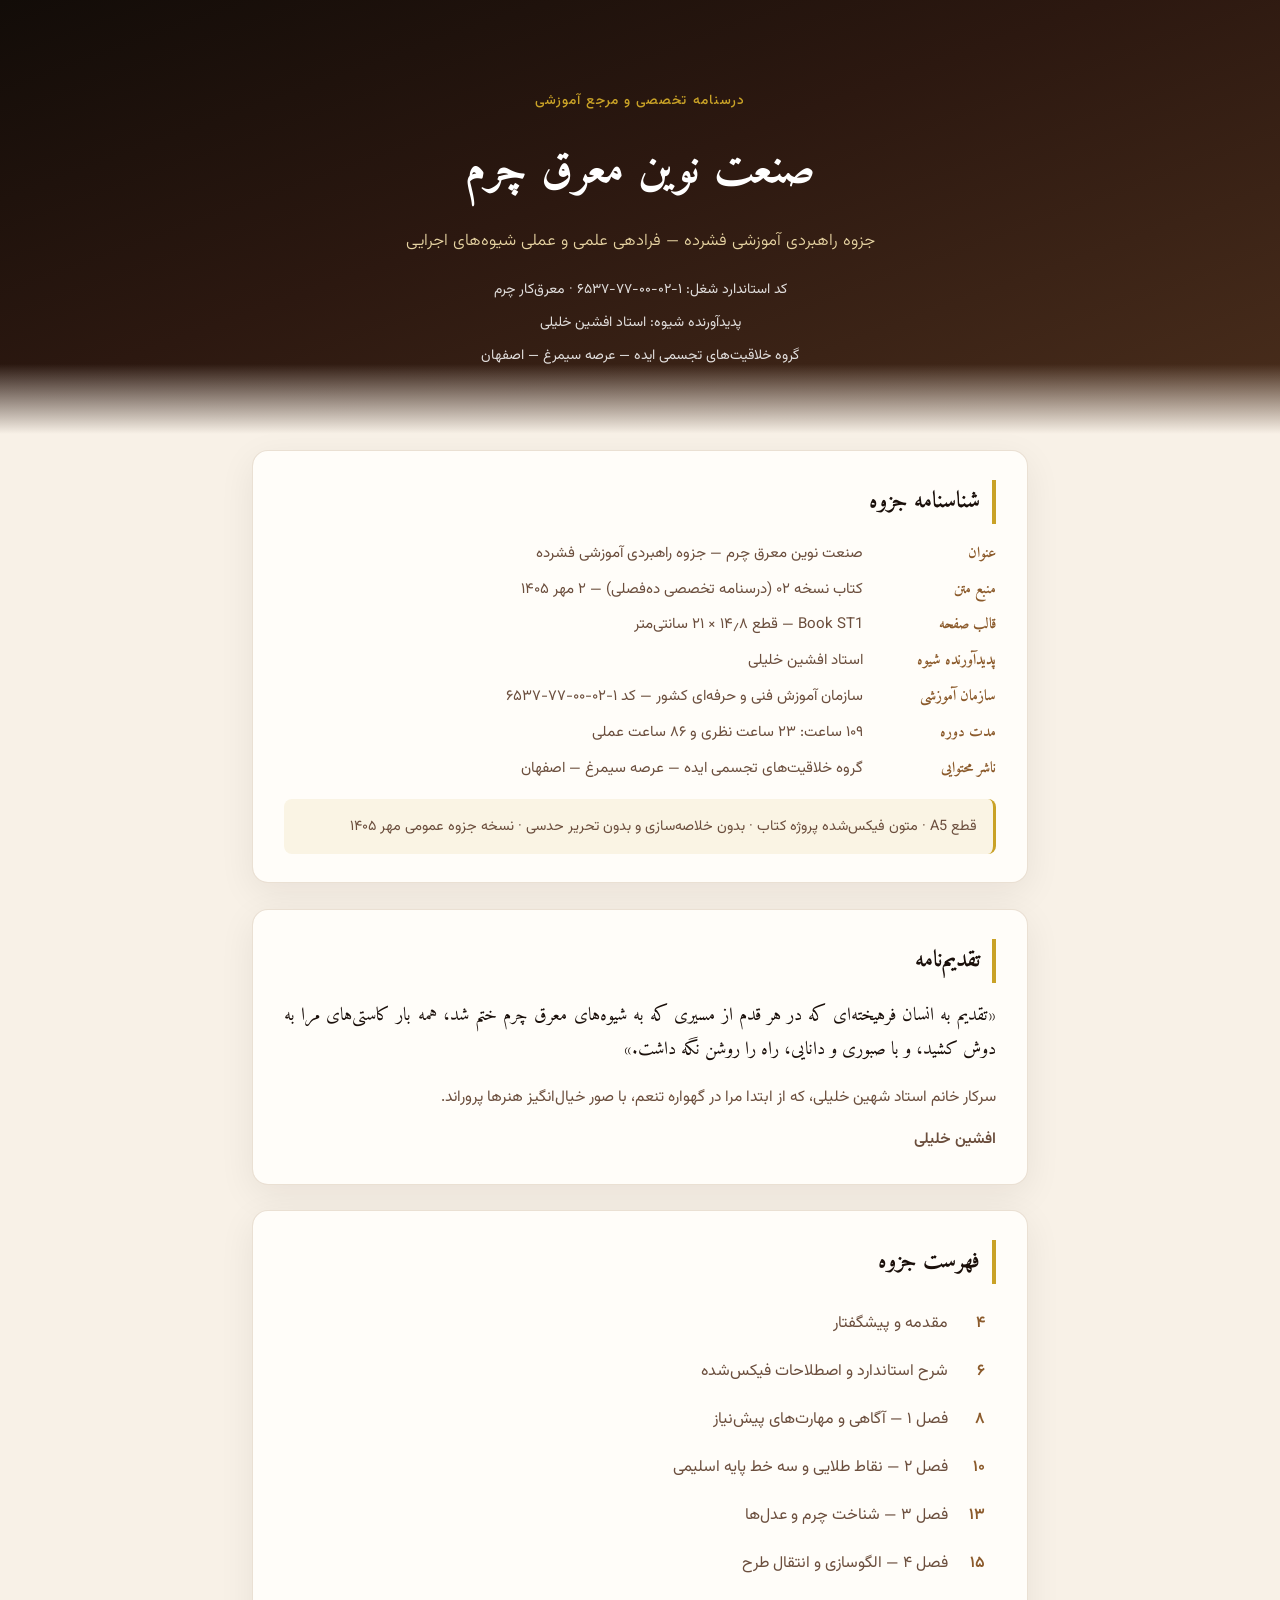
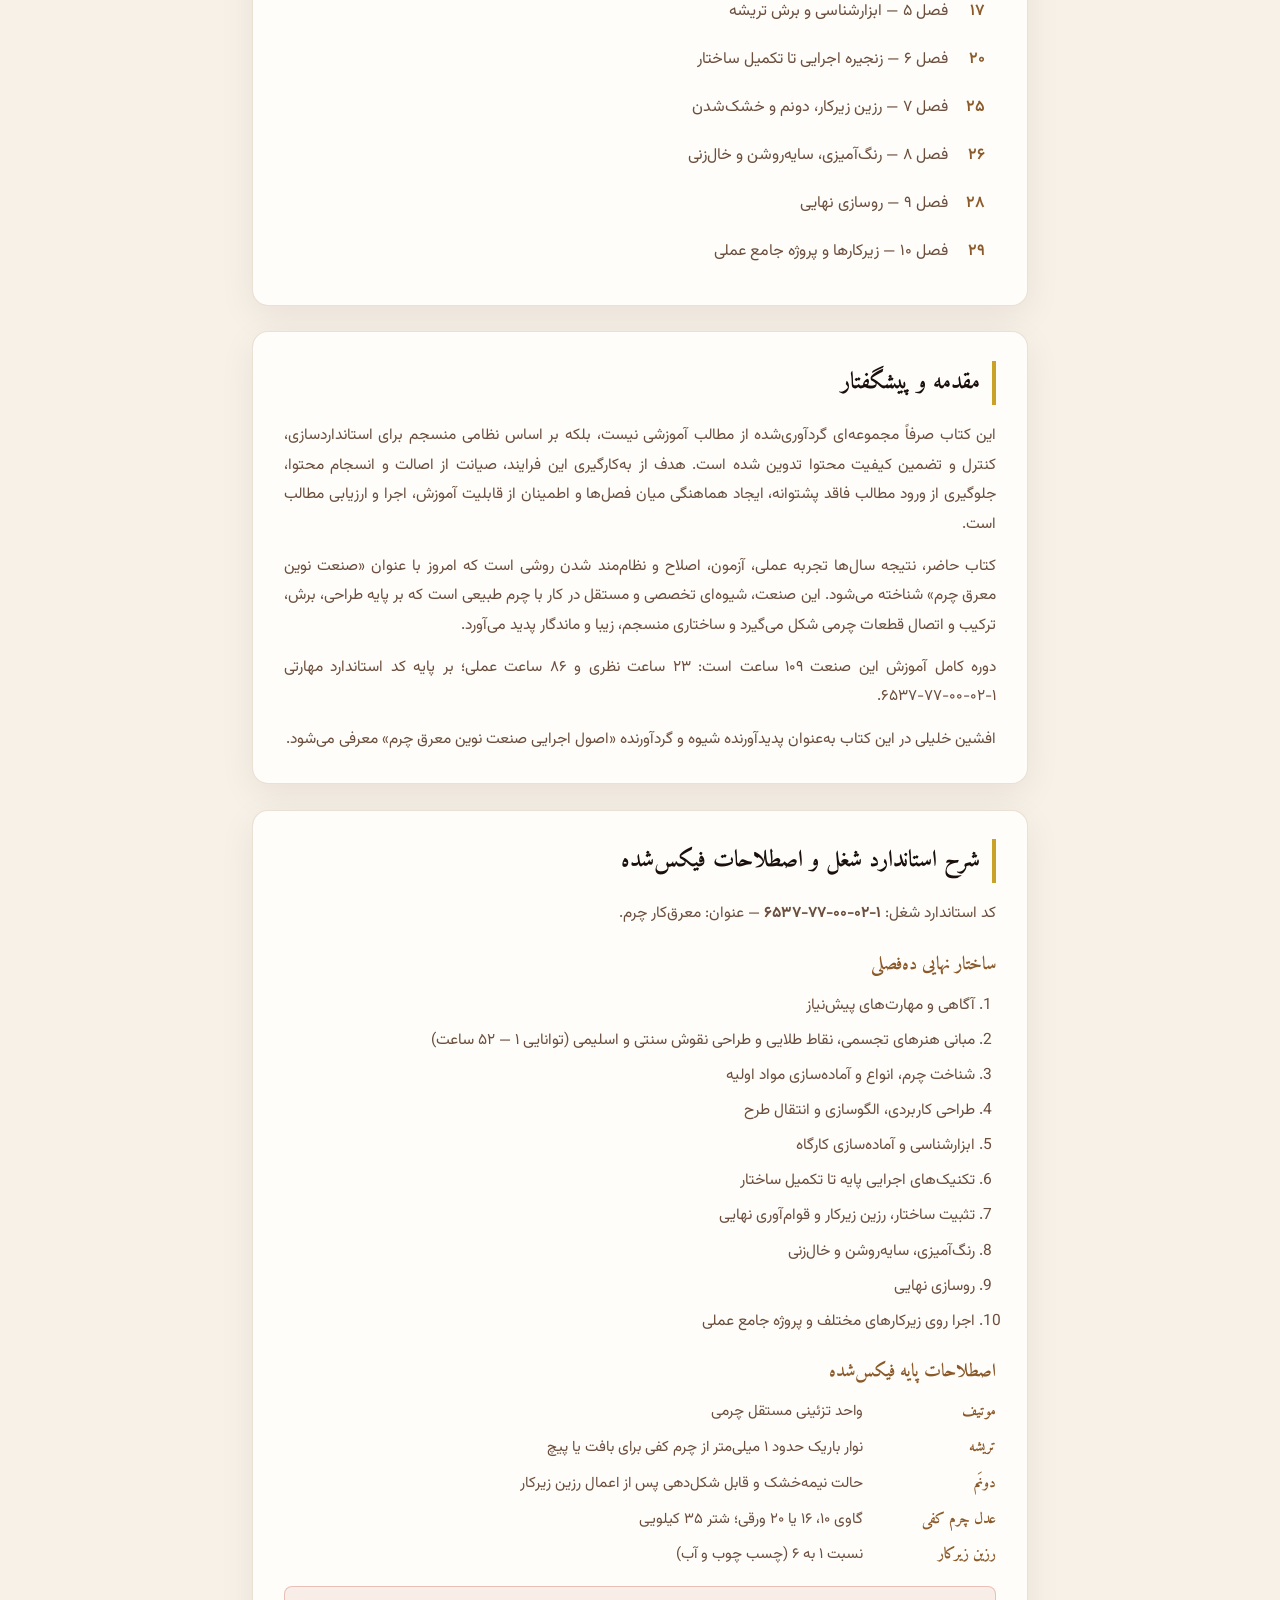
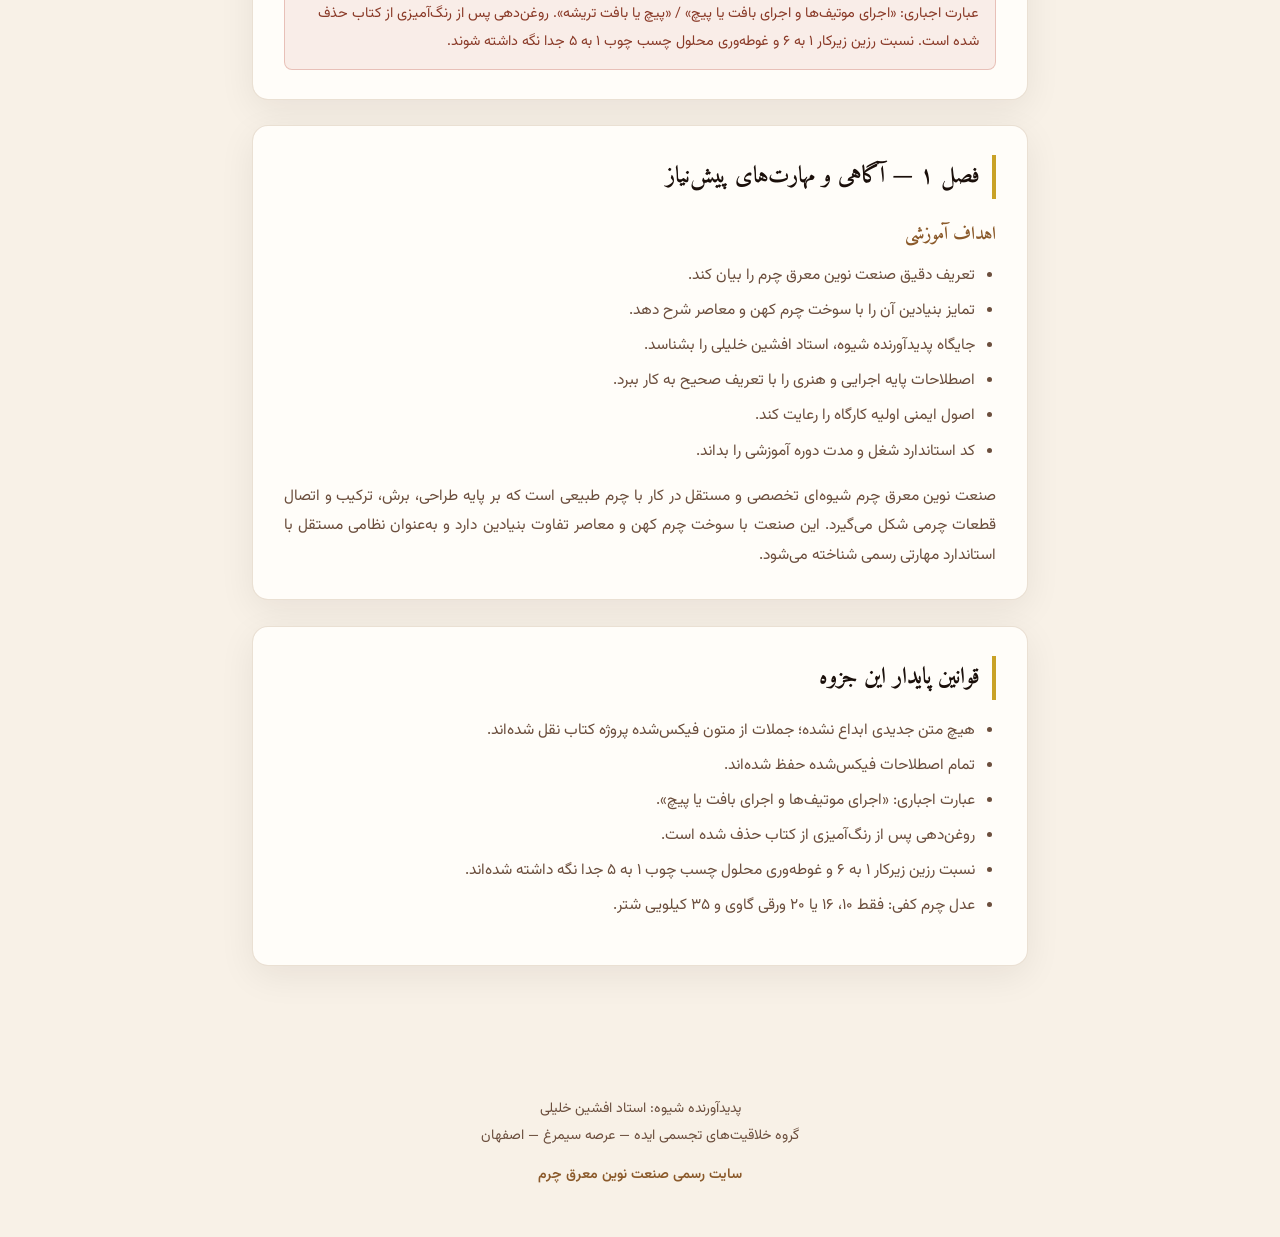
==== index.html @ bfee6666 "افزودن نسخه HTML استاتیک جزوه راهبردی صنعت نوین معرق چرم برای GitHub Pages" ====
<!DOCTYPE html>
<html lang="fa" dir="rtl">
<head>
<meta charset="UTF-8">
<meta name="viewport" content="width=device-width, initial-scale=1.0">
<title>جزوه راهبردی صنعت نوین معرق چرم | استاد افشین خلیلی</title>
<meta name="description" content="جزوه راهبردی آموزشی فشرده صنعت نوین معرق چرم — متون فیکس‌شده کتاب — پدیدآورنده شیوه: استاد افشین خلیلی">
<meta name="robots" content="index, follow">
<link rel="canonical" href="https://deepdesigntechnology-design.github.io/moaragh1/">
<link href="https://fonts.googleapis.com/css2?family=Amiri:wght@400;700&family=Vazirmatn:wght@300;400;500;600;700&display=swap" rel="stylesheet">
<style>
:root {
  --ink: #1a0f0a;
  --leather: #8b5a2b;
  --gold: #c9a227;
  --cream: #f8f1e7;
  --soft: #6b4e3d;
  --paper: #fffdf9;
  --line: rgba(139,90,43,.18);
}
* { box-sizing: border-box; margin: 0; padding: 0; }
body {
  font-family: 'Vazirmatn', Tahoma, sans-serif;
  background: var(--cream);
  color: var(--ink);
  line-height: 1.9;
}
.hero {
  background: linear-gradient(160deg, #120c08 0%, #2c1810 45%, #4a2e1c 100%);
  color: #fff;
  text-align: center;
  padding: 5.5rem 1.5rem 4rem;
  position: relative;
}
.hero::after {
  content: '';
  position: absolute;
  bottom: 0; left: 0; right: 0;
  height: 70px;
  background: linear-gradient(to top, var(--cream), transparent);
}
.hero .kicker {
  font-size: .85rem;
  letter-spacing: .08em;
  color: var(--gold);
  margin-bottom: .8rem;
  font-weight: 500;
}
.hero h1 {
  font-family: 'Amiri', serif;
  font-size: clamp(1.9rem, 5vw, 2.9rem);
  font-weight: 700;
  margin-bottom: .7rem;
}
.hero .lead {
  color: #e8d5a3;
  max-width: 560px;
  margin: 0 auto 1.2rem;
  font-weight: 300;
  font-size: 1.05rem;
}
.hero .meta {
  font-size: .88rem;
  opacity: .85;
  margin-top: .4rem;
}
.wrap {
  max-width: 820px;
  margin: 0 auto;
  padding: 1rem 1.4rem 4.5rem;
}
.card {
  background: var(--paper);
  border-radius: 16px;
  border: 1px solid var(--line);
  box-shadow: 0 10px 36px rgba(26,15,10,.07);
  padding: 1.8rem 1.9rem;
  margin-bottom: 1.6rem;
}
.card h2 {
  font-family: 'Amiri', serif;
  font-size: 1.45rem;
  color: var(--ink);
  margin-bottom: 1rem;
  border-right: 4px solid var(--gold);
  padding-right: .75rem;
}
.card h3 {
  font-family: 'Amiri', serif;
  font-size: 1.15rem;
  color: var(--leather);
  margin: 1.2rem 0 .5rem;
}
.card p, .card li {
  font-size: .97rem;
  color: var(--soft);
  text-align: justify;
}
.card ul, .card ol {
  padding-right: 1.3rem;
  margin: .5rem 0 1rem;
}
.card li { margin-bottom: .35rem; }
.dl-grid {
  display: grid;
  grid-template-columns: 7.5rem 1fr;
  gap: .45rem .8rem;
  font-size: .94rem;
}
.dl-grid dt {
  font-family: 'Amiri', serif;
  color: var(--leather);
  font-weight: 700;
}
.dl-grid dd { color: var(--soft); }
.note {
  background: rgba(201,162,39,.1);
  border-right: 3px solid var(--gold);
  padding: .85rem 1rem;
  border-radius: 8px;
  font-size: .9rem;
  color: var(--soft);
  margin-top: 1rem;
}
.warn {
  background: rgba(180,60,40,.08);
  border: 1px solid rgba(180,60,40,.25);
  padding: .85rem 1rem;
  border-radius: 8px;
  font-size: .9rem;
  color: #8a3a28;
  margin-top: 1rem;
}
.toc a {
  display: flex;
  gap: .7rem;
  padding: .55rem .7rem;
  border-radius: 8px;
  text-decoration: none;
  color: var(--soft);
  transition: background .2s;
}
.toc a:hover { background: rgba(201,162,39,.12); color: var(--ink); }
.toc .folio {
  color: var(--leather);
  font-weight: 600;
  min-width: 1.6rem;
}
.footer {
  text-align: center;
  padding: 2rem 1rem 3rem;
  color: var(--soft);
  font-size: .88rem;
}
.footer a { color: var(--leather); text-decoration: none; font-weight: 600; }
@media (max-width: 600px) {
  .card { padding: 1.3rem 1.2rem; }
  .dl-grid { grid-template-columns: 1fr; }
}
</style>
</head>
<body>

<section class="hero">
  <p class="kicker">درسنامه تخصصی و مرجع آموزشی</p>
  <h1>صنعت نوین معرق چرم</h1>
  <p class="lead">جزوه راهبردی آموزشی فشرده — فرادهی علمی و عملی شیوه‌های اجرایی</p>
  <p class="meta">کد استاندارد شغل: ۱-۰۲-۰۰-۷۷-۶۵۳۷ · معرق‌کار چرم</p>
  <p class="meta">پدیدآورنده شیوه: استاد افشین خلیلی</p>
  <p class="meta">گروه خلاقیت‌های تجسمی ایده — عرصه سیمرغ — اصفهان</p>
</section>

<div class="wrap">

  <div class="card">
    <h2>شناسنامه جزوه</h2>
    <div class="dl-grid">
      <dt>عنوان</dt><dd>صنعت نوین معرق چرم — جزوه راهبردی آموزشی فشرده</dd>
      <dt>منبع متن</dt><dd>کتاب نسخه ۰۲ (درسنامه تخصصی ده‌فصلی) — ۲ مهر ۱۴۰۵</dd>
      <dt>قالب صفحه</dt><dd>Book ST1 — قطع ۱۴٫۸ × ۲۱ سانتی‌متر</dd>
      <dt>پدیدآورنده شیوه</dt><dd>استاد افشین خلیلی</dd>
      <dt>سازمان آموزشی</dt><dd>سازمان آموزش فنی و حرفه‌ای کشور — کد ۱-۰۲-۰۰-۷۷-۶۵۳۷</dd>
      <dt>مدت دوره</dt><dd>۱۰۹ ساعت: ۲۳ ساعت نظری و ۸۶ ساعت عملی</dd>
      <dt>ناشر محتوایی</dt><dd>گروه خلاقیت‌های تجسمی ایده — عرصه سیمرغ — اصفهان</dd>
    </div>
    <div class="note">
      قطع A5 · متون فیکس‌شده پروژه کتاب · بدون خلاصه‌سازی و بدون تحریر حدسی · نسخه جزوه عمومی مهر ۱۴۰۵
    </div>
  </div>

  <div class="card">
    <h2>تقدیم‌نامه</h2>
    <p style="font-family:'Amiri',serif; font-size:1.15rem; line-height:1.85; color:var(--ink); margin-bottom:1rem;">
      «تقدیم به انسان فرهیخته‌ای که در هر قدم از مسیری که به شیوه‌های معرق چرم ختم شد، همه بار کاستی‌های مرا به دوش کشید، و با صبوری و دانایی، راه را روشن نگه داشت.»
    </p>
    <p>سرکار خانم استاد شهین خلیلی، که از ابتدا مرا در گهواره تنعم، با صور خیال‌انگیز هنرها پروراند.</p>
    <p style="margin-top:.8rem; font-weight:600;">افشین خلیلی</p>
  </div>

  <div class="card">
    <h2>فهرست جزوه</h2>
    <nav class="toc">
      <a href="#preface"><span class="folio">۴</span> مقدمه و پیشگفتار</a>
      <a href="#std"><span class="folio">۶</span> شرح استاندارد و اصطلاحات فیکس‌شده</a>
      <a href="#ch1"><span class="folio">۸</span> فصل ۱ — آگاهی و مهارت‌های پیش‌نیاز</a>
      <a href="#"><span class="folio">۱۰</span> فصل ۲ — نقاط طلایی و سه خط پایه اسلیمی</a>
      <a href="#"><span class="folio">۱۳</span> فصل ۳ — شناخت چرم و عدل‌ها</a>
      <a href="#"><span class="folio">۱۵</span> فصل ۴ — الگوسازی و انتقال طرح</a>
      <a href="#"><span class="folio">۱۷</span> فصل ۵ — ابزارشناسی و برش تریشه</a>
      <a href="#"><span class="folio">۲۰</span> فصل ۶ — زنجیره اجرایی تا تکمیل ساختار</a>
      <a href="#"><span class="folio">۲۵</span> فصل ۷ — رزین زیرکار، دونم و خشک‌شدن</a>
      <a href="#"><span class="folio">۲۶</span> فصل ۸ — رنگ‌آمیزی، سایه‌روشن و خال‌زنی</a>
      <a href="#"><span class="folio">۲۸</span> فصل ۹ — روسازی نهایی</a>
      <a href="#"><span class="folio">۲۹</span> فصل ۱۰ — زیرکارها و پروژه جامع عملی</a>
    </nav>
  </div>

  <div class="card" id="preface">
    <h2>مقدمه و پیشگفتار</h2>
    <p>این کتاب صرفاً مجموعه‌ای گردآوری‌شده از مطالب آموزشی نیست، بلکه بر اساس نظامی منسجم برای استانداردسازی، کنترل و تضمین کیفیت محتوا تدوین شده است. هدف از به‌کارگیری این فرایند، صیانت از اصالت و انسجام محتوا، جلوگیری از ورود مطالب فاقد پشتوانه، ایجاد هماهنگی میان فصل‌ها و اطمینان از قابلیت آموزش، اجرا و ارزیابی مطالب است.</p>
    <p style="margin-top:.8rem;">کتاب حاضر، نتیجه سال‌ها تجربه عملی، آزمون، اصلاح و نظام‌مند شدن روشی است که امروز با عنوان «صنعت نوین معرق چرم» شناخته می‌شود. این صنعت، شیوه‌ای تخصصی و مستقل در کار با چرم طبیعی است که بر پایه طراحی، برش، ترکیب و اتصال قطعات چرمی شکل می‌گیرد و ساختاری منسجم، زیبا و ماندگار پدید می‌آورد.</p>
    <p style="margin-top:.8rem;">دوره کامل آموزش این صنعت ۱۰۹ ساعت است: ۲۳ ساعت نظری و ۸۶ ساعت عملی؛ بر پایه کد استاندارد مهارتی ۱-۰۲-۰۰-۷۷-۶۵۳۷.</p>
    <p style="margin-top:.8rem;">افشین خلیلی در این کتاب به‌عنوان پدیدآورنده شیوه و گردآورنده «اصول اجرایی صنعت نوین معرق چرم» معرفی می‌شود.</p>
  </div>

  <div class="card" id="std">
    <h2>شرح استاندارد شغل و اصطلاحات فیکس‌شده</h2>
    <p>کد استاندارد شغل: <strong>۱-۰۲-۰۰-۷۷-۶۵۳۷</strong> — عنوان: معرق‌کار چرم.</p>
    <h3>ساختار نهایی ده‌فصلی</h3>
    <ol>
      <li>آگاهی و مهارت‌های پیش‌نیاز</li>
      <li>مبانی هنرهای تجسمی، نقاط طلایی و طراحی نقوش سنتی و اسلیمی (توانایی ۱ — ۵۲ ساعت)</li>
      <li>شناخت چرم، انواع و آماده‌سازی مواد اولیه</li>
      <li>طراحی کاربردی، الگوسازی و انتقال طرح</li>
      <li>ابزارشناسی و آماده‌سازی کارگاه</li>
      <li>تکنیک‌های اجرایی پایه تا تکمیل ساختار</li>
      <li>تثبیت ساختار، رزین زیرکار و قوام‌آوری نهایی</li>
      <li>رنگ‌آمیزی، سایه‌روشن و خال‌زنی</li>
      <li>روسازی نهایی</li>
      <li>اجرا روی زیرکارهای مختلف و پروژه جامع عملی</li>
    </ol>
    <h3>اصطلاحات پایه فیکس‌شده</h3>
    <div class="dl-grid">
      <dt>موتیف</dt><dd>واحد تزئینی مستقل چرمی</dd>
      <dt>تریشه</dt><dd>نوار باریک حدود ۱ میلی‌متر از چرم کفی برای بافت یا پیچ</dd>
      <dt>دونَم</dt><dd>حالت نیمه‌خشک و قابل شکل‌دهی پس از اعمال رزین زیرکار</dd>
      <dt>عدل چرم کفی</dt><dd>گاوی ۱۰، ۱۶ یا ۲۰ ورقی؛ شتر ۳۵ کیلویی</dd>
      <dt>رزین زیرکار</dt><dd>نسبت ۱ به ۶ (چسب چوب و آب)</dd>
    </div>
    <div class="warn">
      عبارت اجباری: «اجرای موتیف‌ها و اجرای بافت یا پیچ» / «پیچ یا بافت تریشه». روغن‌دهی پس از رنگ‌آمیزی از کتاب حذف شده است. نسبت رزین زیرکار ۱ به ۶ و غوطه‌وری محلول چسب چوب ۱ به ۵ جدا نگه داشته شوند.
    </div>
  </div>

  <div class="card" id="ch1">
    <h2>فصل ۱ — آگاهی و مهارت‌های پیش‌نیاز</h2>
    <h3>اهداف آموزشی</h3>
    <ul>
      <li>تعریف دقیق صنعت نوین معرق چرم را بیان کند.</li>
      <li>تمایز بنیادین آن را با سوخت چرم کهن و معاصر شرح دهد.</li>
      <li>جایگاه پدیدآورنده شیوه، استاد افشین خلیلی را بشناسد.</li>
      <li>اصطلاحات پایه اجرایی و هنری را با تعریف صحیح به کار ببرد.</li>
      <li>اصول ایمنی اولیه کارگاه را رعایت کند.</li>
      <li>کد استاندارد شغل و مدت دوره آموزشی را بداند.</li>
    </ul>
    <p style="margin-top:1rem;">صنعت نوین معرق چرم شیوه‌ای تخصصی و مستقل در کار با چرم طبیعی است که بر پایه طراحی، برش، ترکیب و اتصال قطعات چرمی شکل می‌گیرد. این صنعت با سوخت چرم کهن و معاصر تفاوت بنیادین دارد و به‌عنوان نظامی مستقل با استاندارد مهارتی رسمی شناخته می‌شود.</p>
  </div>

  <div class="card">
    <h2>قوانین پایدار این جزوه</h2>
    <ul>
      <li>هیچ متن جدیدی ابداع نشده؛ جملات از متون فیکس‌شده پروژه کتاب نقل شده‌اند.</li>
      <li>تمام اصطلاحات فیکس‌شده حفظ شده‌اند.</li>
      <li>عبارت اجباری: «اجرای موتیف‌ها و اجرای بافت یا پیچ».</li>
      <li>روغن‌دهی پس از رنگ‌آمیزی از کتاب حذف شده است.</li>
      <li>نسبت رزین زیرکار ۱ به ۶ و غوطه‌وری محلول چسب چوب ۱ به ۵ جدا نگه داشته شده‌اند.</li>
      <li>عدل چرم کفی: فقط ۱۰، ۱۶ یا ۲۰ ورقی گاوی و ۳۵ کیلویی شتر.</li>
    </ul>
  </div>

</div>

<footer class="footer">
  <p>پدیدآورنده شیوه: استاد افشین خلیلی</p>
  <p>گروه خلاقیت‌های تجسمی ایده — عرصه سیمرغ — اصفهان</p>
  <p style="margin-top:.8rem;">
    <a href="https://deepdesigntechnology-design.github.io/novin-leather-marquetry/">سایت رسمی صنعت نوین معرق چرم</a>
  </p>
</footer>

</body>
</html>
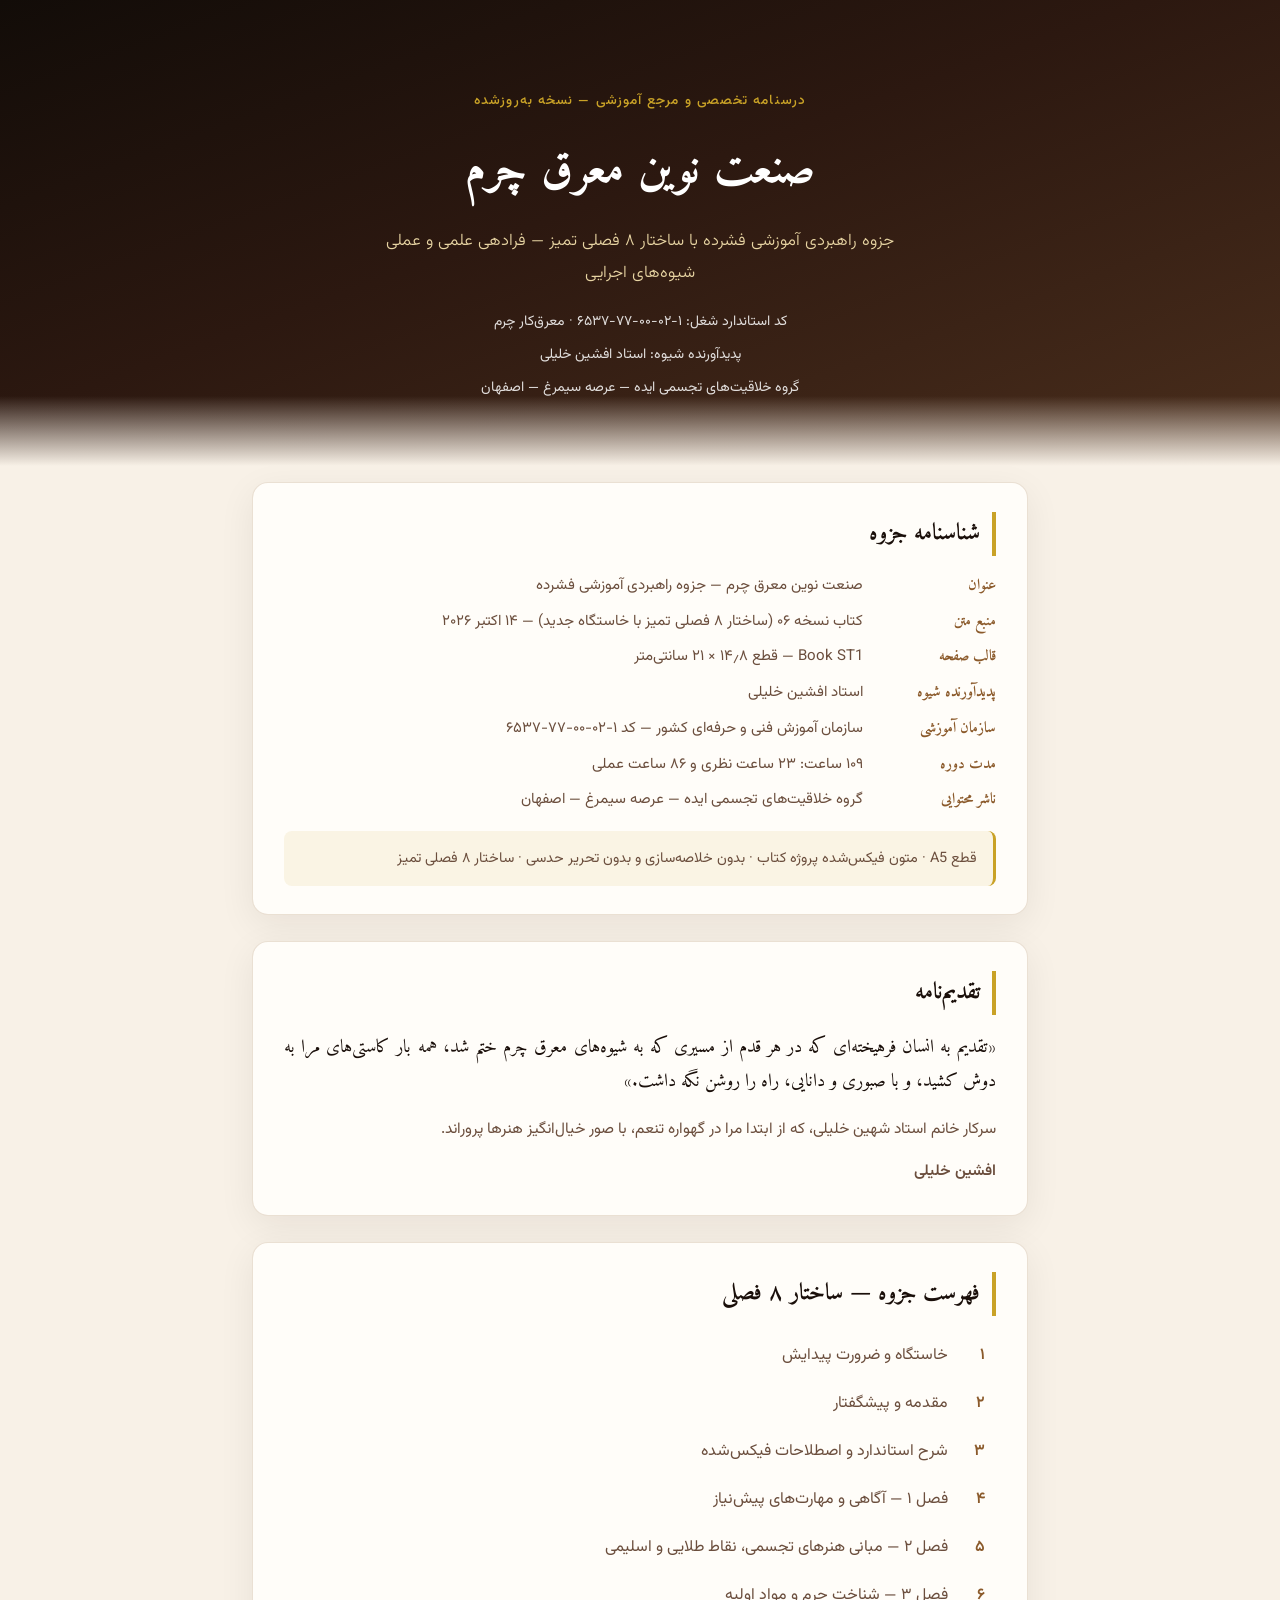
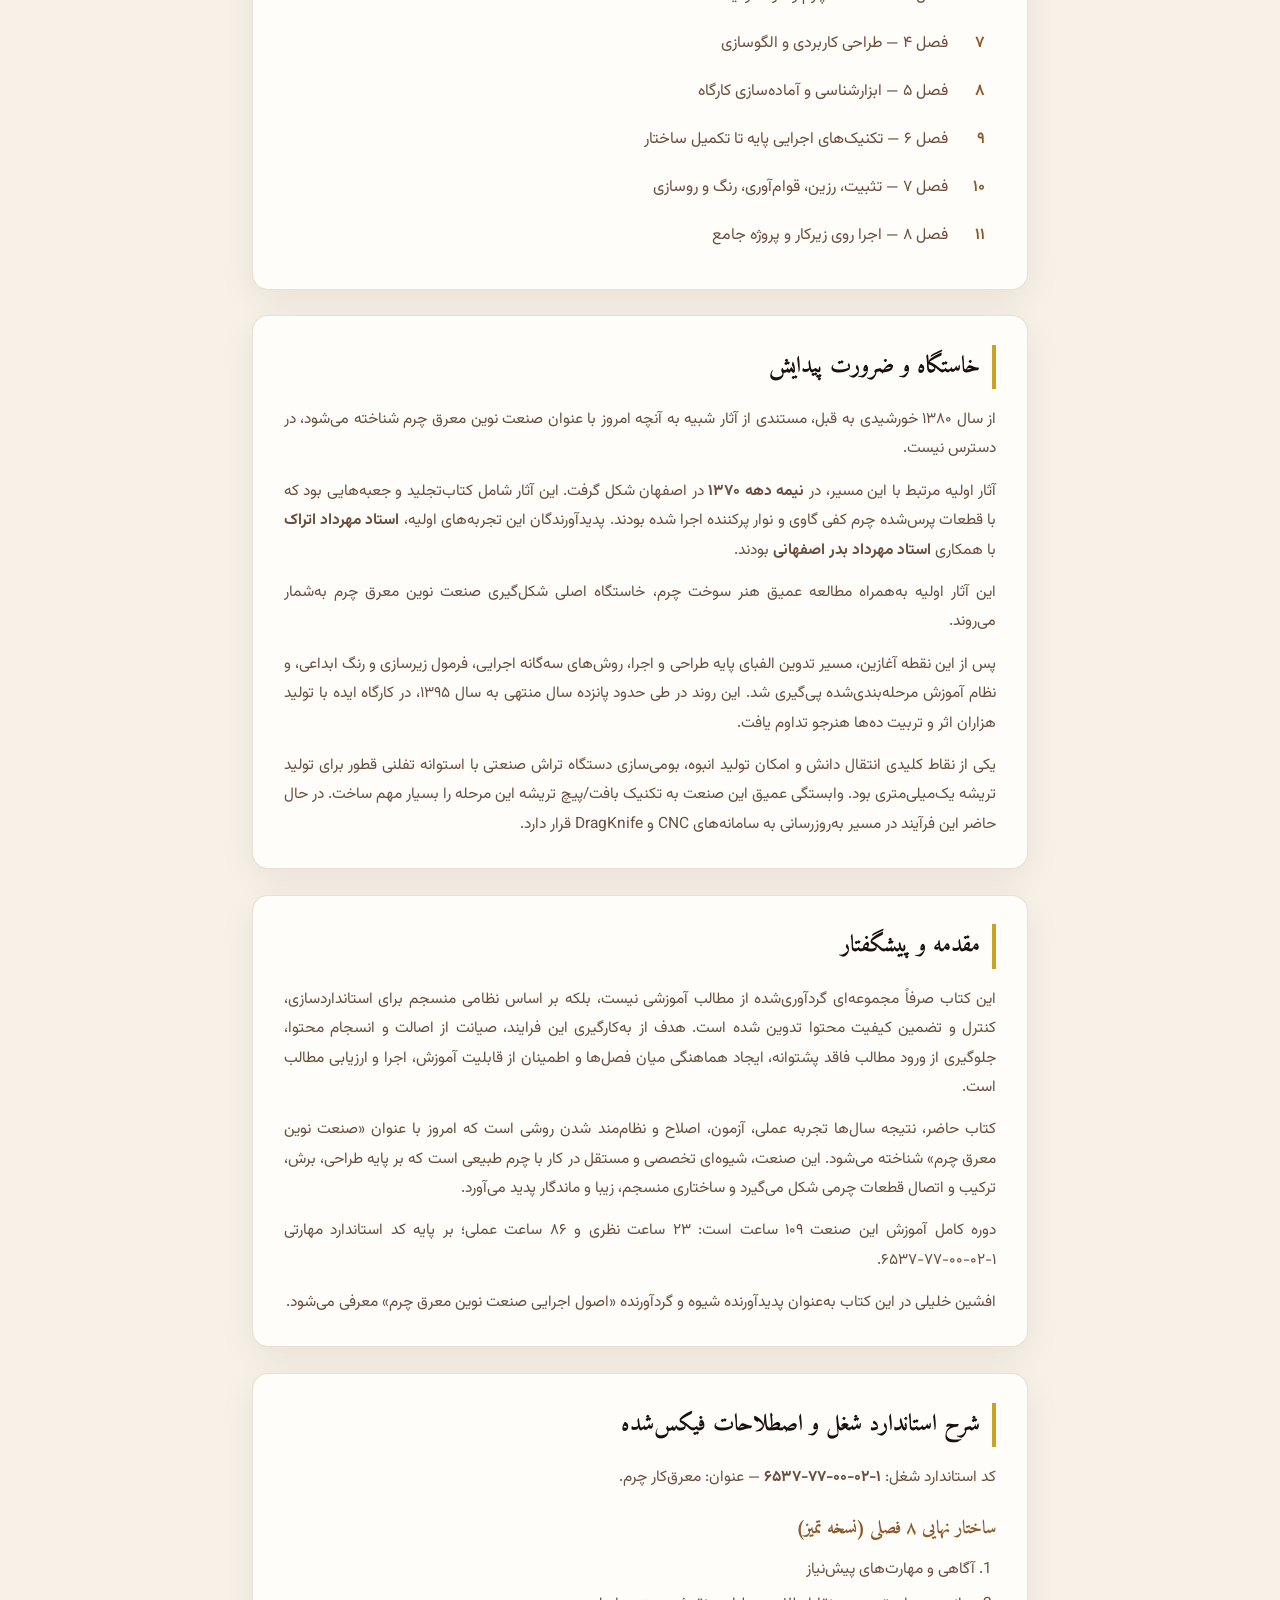
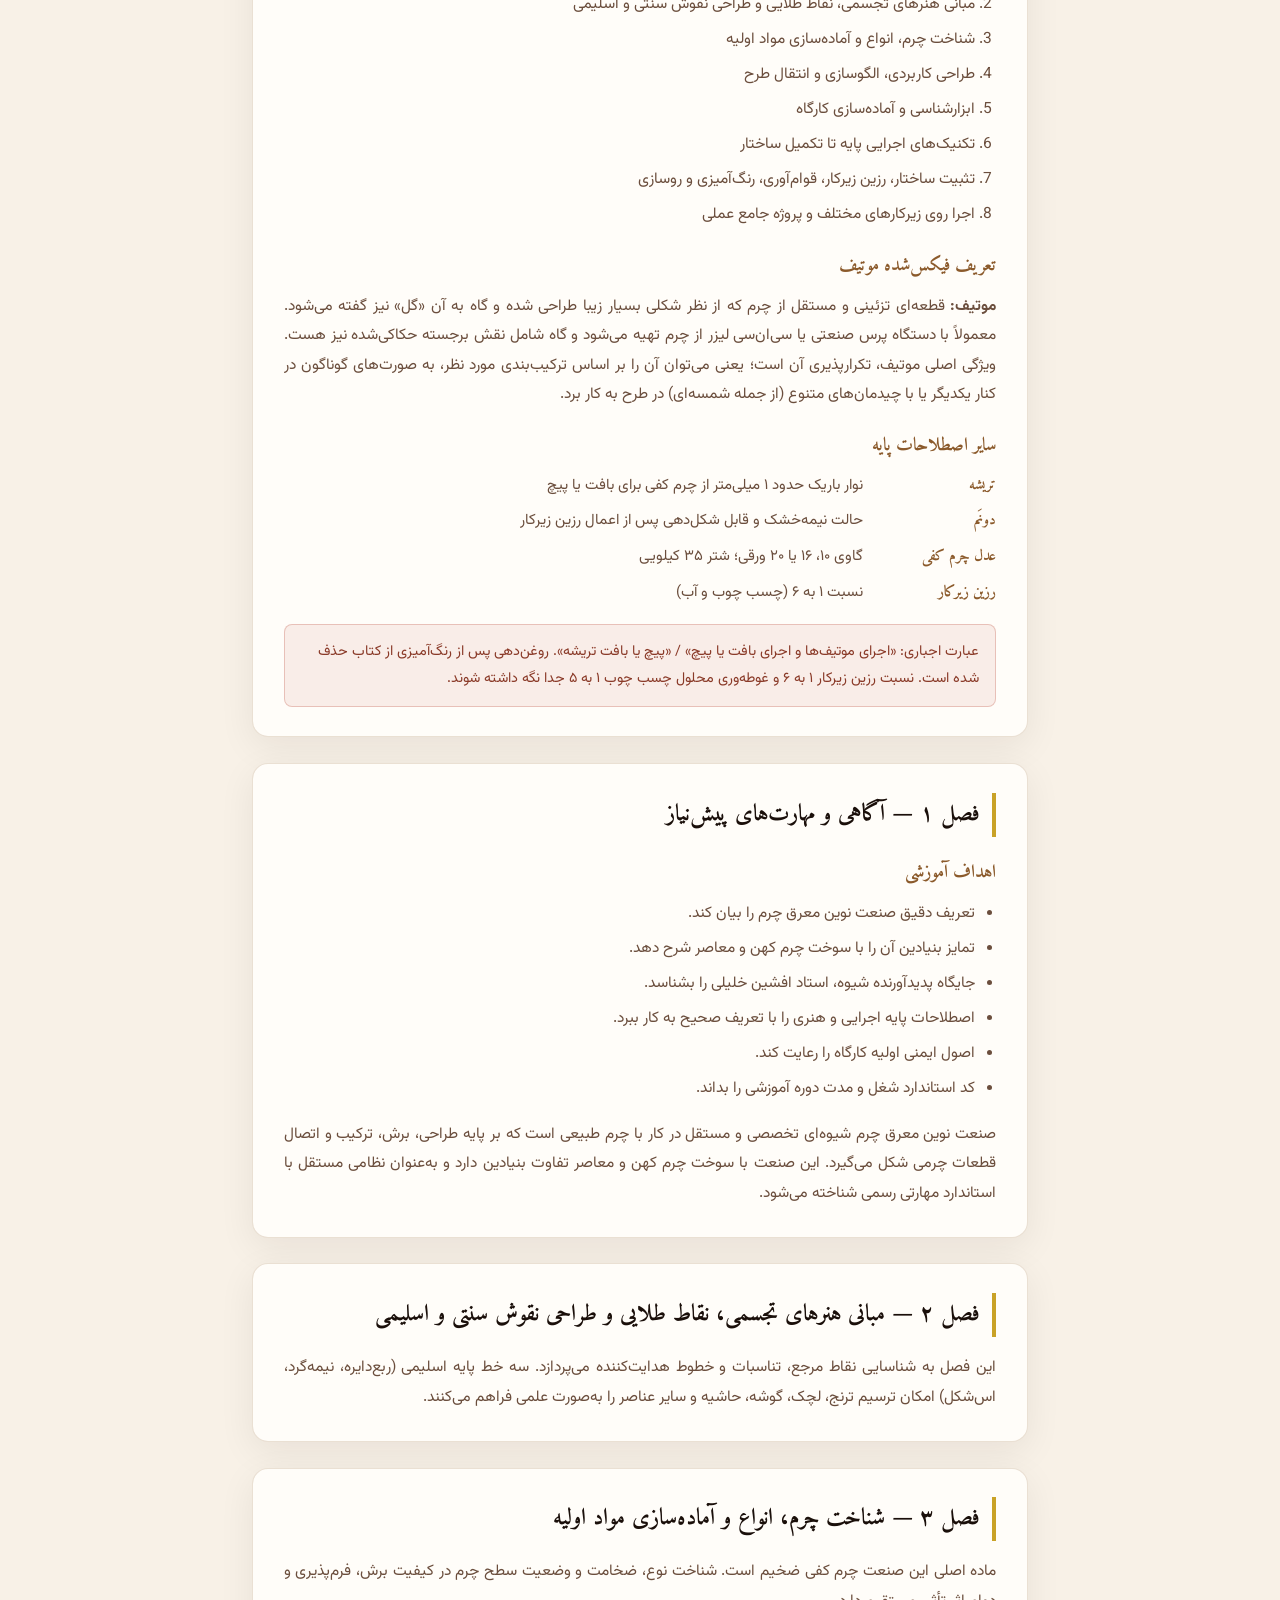
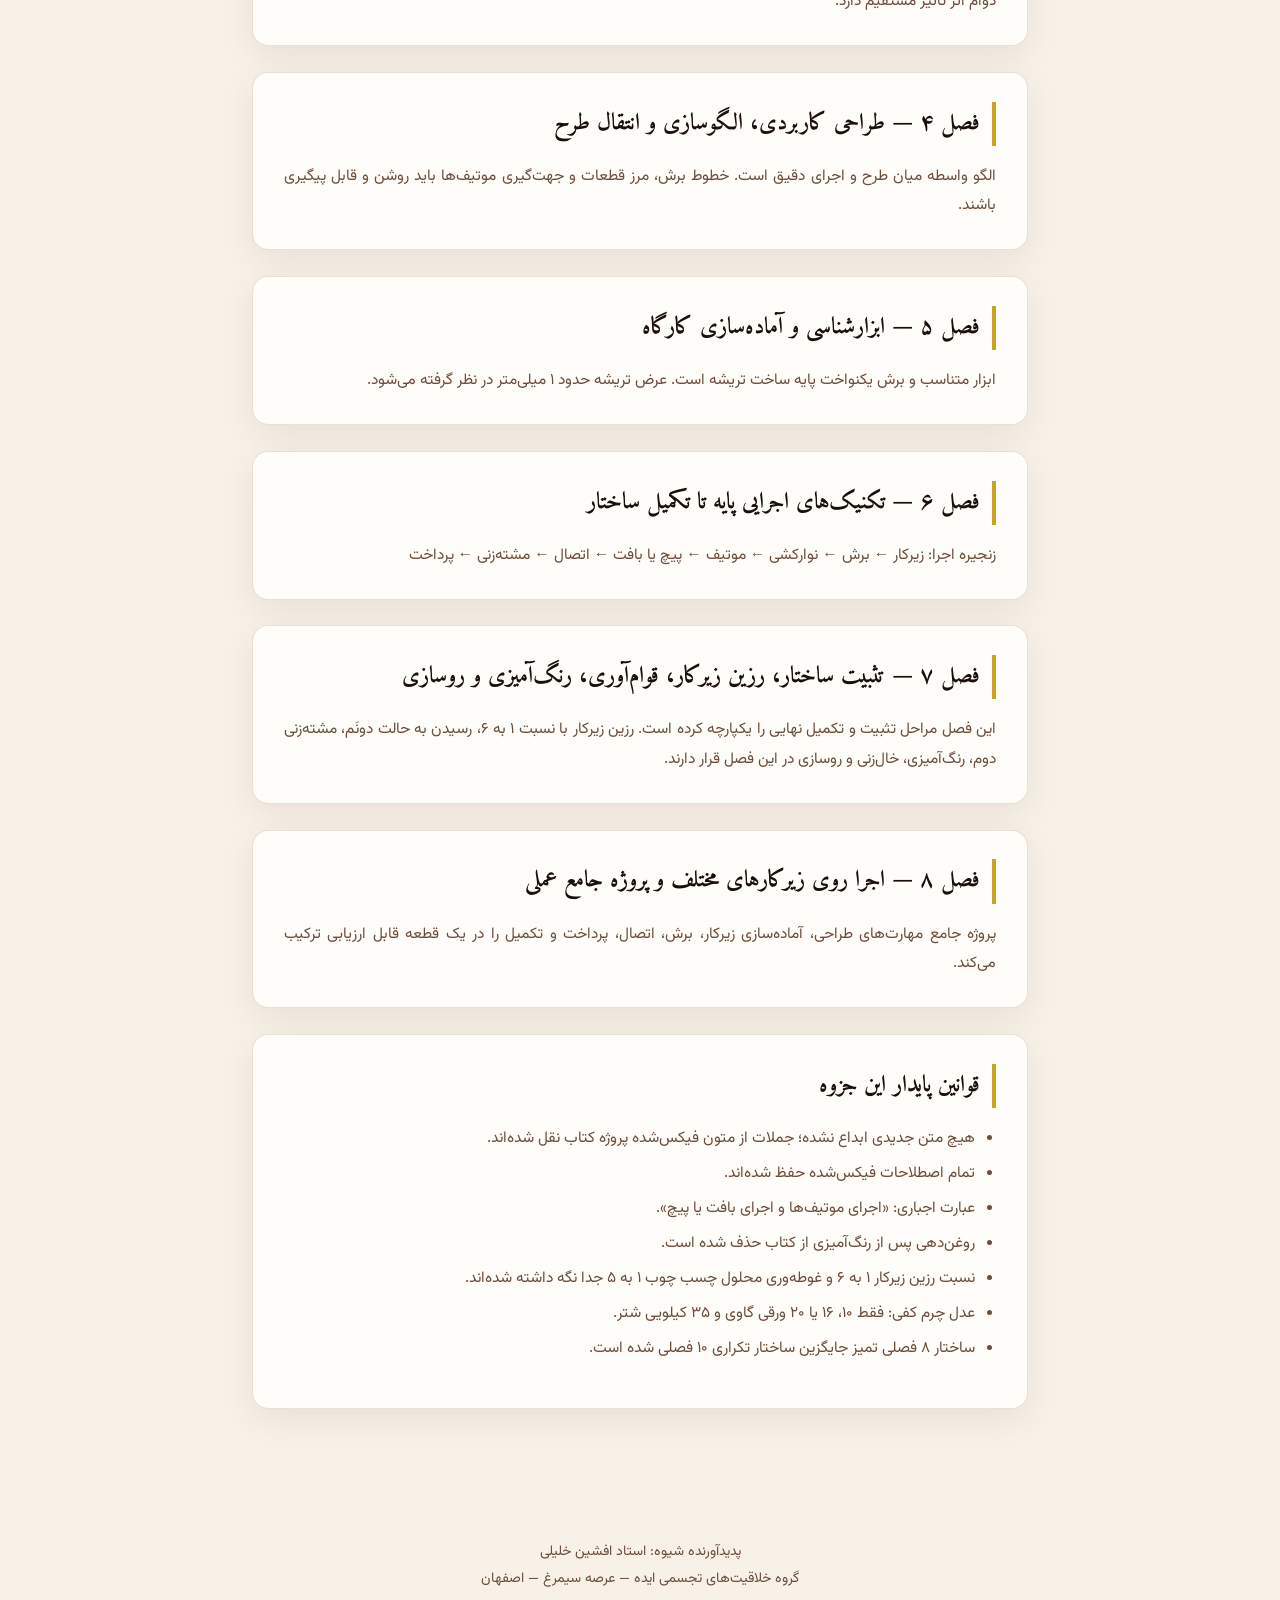
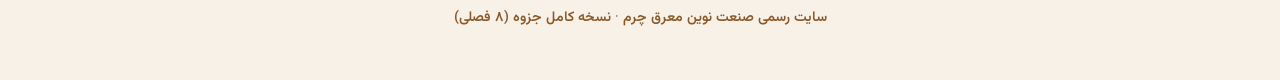
==== commit 3f997fd3: "به‌روزرسانی index.html به ساختار ۸ فصلی تمیز + تعریف جدید موتیف + خاستگاه فیکس‌شده" ====
--- a/index.html
+++ b/index.html
@@ -3,8 +3,8 @@
 <head>
 <meta charset="UTF-8">
 <meta name="viewport" content="width=device-width, initial-scale=1.0">
-<title>جزوه راهبردی صنعت نوین معرق چرم | استاد افشین خلیلی</title>
-<meta name="description" content="جزوه راهبردی آموزشی فشرده صنعت نوین معرق چرم — متون فیکس‌شده کتاب — پدیدآورنده شیوه: استاد افشین خلیلی">
+<title>جزوه راهبردی صنعت نوین معرق چرم | ساختار ۸ فصلی | استاد افشین خلیلی</title>
+<meta name="description" content="جزوه راهبردی آموزشی فشرده صنعت نوین معرق چرم — ساختار ۸ فصلی تمیز — متون فیکس‌شده — پدیدآورنده شیوه: استاد افشین خلیلی">
 <meta name="robots" content="index, follow">
 <link rel="canonical" href="https://deepdesigntechnology-design.github.io/moaragh1/">
 <link href="https://fonts.googleapis.com/css2?family=Amiri:wght@400;700&family=Vazirmatn:wght@300;400;500;600;700&display=swap" rel="stylesheet">
@@ -162,9 +162,9 @@
 <body>
 
 <section class="hero">
-  <p class="kicker">درسنامه تخصصی و مرجع آموزشی</p>
+  <p class="kicker">درسنامه تخصصی و مرجع آموزشی — نسخه به‌روزشده</p>
   <h1>صنعت نوین معرق چرم</h1>
-  <p class="lead">جزوه راهبردی آموزشی فشرده — فرادهی علمی و عملی شیوه‌های اجرایی</p>
+  <p class="lead">جزوه راهبردی آموزشی فشرده با ساختار ۸ فصلی تمیز — فرادهی علمی و عملی شیوه‌های اجرایی</p>
   <p class="meta">کد استاندارد شغل: ۱-۰۲-۰۰-۷۷-۶۵۳۷ · معرق‌کار چرم</p>
   <p class="meta">پدیدآورنده شیوه: استاد افشین خلیلی</p>
   <p class="meta">گروه خلاقیت‌های تجسمی ایده — عرصه سیمرغ — اصفهان</p>
@@ -176,7 +176,7 @@
     <h2>شناسنامه جزوه</h2>
     <div class="dl-grid">
       <dt>عنوان</dt><dd>صنعت نوین معرق چرم — جزوه راهبردی آموزشی فشرده</dd>
-      <dt>منبع متن</dt><dd>کتاب نسخه ۰۲ (درسنامه تخصصی ده‌فصلی) — ۲ مهر ۱۴۰۵</dd>
+      <dt>منبع متن</dt><dd>کتاب نسخه ۰۶ (ساختار ۸ فصلی تمیز با خاستگاه جدید) — ۱۴ اکتبر ۲۰۲۶</dd>
       <dt>قالب صفحه</dt><dd>Book ST1 — قطع ۱۴٫۸ × ۲۱ سانتی‌متر</dd>
       <dt>پدیدآورنده شیوه</dt><dd>استاد افشین خلیلی</dd>
       <dt>سازمان آموزشی</dt><dd>سازمان آموزش فنی و حرفه‌ای کشور — کد ۱-۰۲-۰۰-۷۷-۶۵۳۷</dd>
@@ -184,7 +184,7 @@
       <dt>ناشر محتوایی</dt><dd>گروه خلاقیت‌های تجسمی ایده — عرصه سیمرغ — اصفهان</dd>
     </div>
     <div class="note">
-      قطع A5 · متون فیکس‌شده پروژه کتاب · بدون خلاصه‌سازی و بدون تحریر حدسی · نسخه جزوه عمومی مهر ۱۴۰۵
+      قطع A5 · متون فیکس‌شده پروژه کتاب · بدون خلاصه‌سازی و بدون تحریر حدسی · ساختار ۸ فصلی تمیز
     </div>
   </div>
 
@@ -198,21 +198,29 @@
   </div>
 
   <div class="card">
-    <h2>فهرست جزوه</h2>
+    <h2>فهرست جزوه — ساختار ۸ فصلی</h2>
     <nav class="toc">
-      <a href="#preface"><span class="folio">۴</span> مقدمه و پیشگفتار</a>
-      <a href="#std"><span class="folio">۶</span> شرح استاندارد و اصطلاحات فیکس‌شده</a>
-      <a href="#ch1"><span class="folio">۸</span> فصل ۱ — آگاهی و مهارت‌های پیش‌نیاز</a>
-      <a href="#"><span class="folio">۱۰</span> فصل ۲ — نقاط طلایی و سه خط پایه اسلیمی</a>
-      <a href="#"><span class="folio">۱۳</span> فصل ۳ — شناخت چرم و عدل‌ها</a>
-      <a href="#"><span class="folio">۱۵</span> فصل ۴ — الگوسازی و انتقال طرح</a>
-      <a href="#"><span class="folio">۱۷</span> فصل ۵ — ابزارشناسی و برش تریشه</a>
-      <a href="#"><span class="folio">۲۰</span> فصل ۶ — زنجیره اجرایی تا تکمیل ساختار</a>
-      <a href="#"><span class="folio">۲۵</span> فصل ۷ — رزین زیرکار، دونم و خشک‌شدن</a>
-      <a href="#"><span class="folio">۲۶</span> فصل ۸ — رنگ‌آمیزی، سایه‌روشن و خال‌زنی</a>
-      <a href="#"><span class="folio">۲۸</span> فصل ۹ — روسازی نهایی</a>
-      <a href="#"><span class="folio">۲۹</span> فصل ۱۰ — زیرکارها و پروژه جامع عملی</a>
+      <a href="#origin"><span class="folio">۱</span> خاستگاه و ضرورت پیدایش</a>
+      <a href="#preface"><span class="folio">۲</span> مقدمه و پیشگفتار</a>
+      <a href="#std"><span class="folio">۳</span> شرح استاندارد و اصطلاحات فیکس‌شده</a>
+      <a href="#ch1"><span class="folio">۴</span> فصل ۱ — آگاهی و مهارت‌های پیش‌نیاز</a>
+      <a href="#ch2"><span class="folio">۵</span> فصل ۲ — مبانی هنرهای تجسمی، نقاط طلایی و اسلیمی</a>
+      <a href="#ch3"><span class="folio">۶</span> فصل ۳ — شناخت چرم و مواد اولیه</a>
+      <a href="#ch4"><span class="folio">۷</span> فصل ۴ — طراحی کاربردی و الگوسازی</a>
+      <a href="#ch5"><span class="folio">۸</span> فصل ۵ — ابزارشناسی و آماده‌سازی کارگاه</a>
+      <a href="#ch6"><span class="folio">۹</span> فصل ۶ — تکنیک‌های اجرایی پایه تا تکمیل ساختار</a>
+      <a href="#ch7"><span class="folio">۱۰</span> فصل ۷ — تثبیت، رزین، قوام‌آوری، رنگ و روسازی</a>
+      <a href="#ch8"><span class="folio">۱۱</span> فصل ۸ — اجرا روی زیرکار و پروژه جامع</a>
     </nav>
+  </div>
+
+  <div class="card" id="origin">
+    <h2>خاستگاه و ضرورت پیدایش</h2>
+    <p>از سال ۱۳۸۰ خورشیدی به قبل، مستندی از آثار شبیه به آنچه امروز با عنوان صنعت نوین معرق چرم شناخته می‌شود، در دسترس نیست.</p>
+    <p style="margin-top:.8rem;">آثار اولیه مرتبط با این مسیر، در <strong>نیمه دهه ۱۳۷۰</strong> در اصفهان شکل گرفت. این آثار شامل کتاب‌تجلید و جعبه‌هایی بود که با قطعات پرس‌شده چرم کفی گاوی و نوار پرکننده اجرا شده بودند. پدیدآورندگان این تجربه‌های اولیه، <strong>استاد مهرداد اتراک</strong> با همکاری <strong>استاد مهرداد بدر اصفهانی</strong> بودند.</p>
+    <p style="margin-top:.8rem;">این آثار اولیه به‌همراه مطالعه عمیق هنر سوخت چرم، خاستگاه اصلی شکل‌گیری صنعت نوین معرق چرم به‌شمار می‌روند.</p>
+    <p style="margin-top:.8rem;">پس از این نقطه آغازین، مسیر تدوین الفبای پایه طراحی و اجرا، روش‌های سه‌گانه اجرایی، فرمول زیرسازی و رنگ ابداعی، و نظام آموزش مرحله‌بندی‌شده پی‌گیری شد. این روند در طی حدود پانزده سال منتهی به سال ۱۳۹۵، در کارگاه ایده با تولید هزاران اثر و تربیت ده‌ها هنرجو تداوم یافت.</p>
+    <p style="margin-top:.8rem;">یکی از نقاط کلیدی انتقال دانش و امکان تولید انبوه، بومی‌سازی دستگاه تراش صنعتی با استوانه تفلنی قطور برای تولید تریشه یک‌میلی‌متری بود. وابستگی عمیق این صنعت به تکنیک بافت/پیچ تریشه این مرحله را بسیار مهم ساخت. در حال حاضر این فرآیند در مسیر به‌روزرسانی به سامانه‌های CNC و DragKnife قرار دارد.</p>
   </div>
 
   <div class="card" id="preface">
@@ -226,22 +234,21 @@
   <div class="card" id="std">
     <h2>شرح استاندارد شغل و اصطلاحات فیکس‌شده</h2>
     <p>کد استاندارد شغل: <strong>۱-۰۲-۰۰-۷۷-۶۵۳۷</strong> — عنوان: معرق‌کار چرم.</p>
-    <h3>ساختار نهایی ده‌فصلی</h3>
+    <h3>ساختار نهایی ۸ فصلی (نسخه تمیز)</h3>
     <ol>
       <li>آگاهی و مهارت‌های پیش‌نیاز</li>
-      <li>مبانی هنرهای تجسمی، نقاط طلایی و طراحی نقوش سنتی و اسلیمی (توانایی ۱ — ۵۲ ساعت)</li>
+      <li>مبانی هنرهای تجسمی، نقاط طلایی و طراحی نقوش سنتی و اسلیمی</li>
       <li>شناخت چرم، انواع و آماده‌سازی مواد اولیه</li>
       <li>طراحی کاربردی، الگوسازی و انتقال طرح</li>
       <li>ابزارشناسی و آماده‌سازی کارگاه</li>
       <li>تکنیک‌های اجرایی پایه تا تکمیل ساختار</li>
-      <li>تثبیت ساختار، رزین زیرکار و قوام‌آوری نهایی</li>
-      <li>رنگ‌آمیزی، سایه‌روشن و خال‌زنی</li>
-      <li>روسازی نهایی</li>
+      <li>تثبیت ساختار، رزین زیرکار، قوام‌آوری، رنگ‌آمیزی و روسازی</li>
       <li>اجرا روی زیرکارهای مختلف و پروژه جامع عملی</li>
     </ol>
-    <h3>اصطلاحات پایه فیکس‌شده</h3>
+    <h3>تعریف فیکس‌شده موتیف</h3>
+    <p><strong>موتیف:</strong> قطعه‌ای تزئینی و مستقل از چرم که از نظر شکلی بسیار زیبا طراحی شده و گاه به آن «گل» نیز گفته می‌شود. معمولاً با دستگاه پرس صنعتی یا سی‌ان‌سی لیزر از چرم تهیه می‌شود و گاه شامل نقش برجسته حکاکی‌شده نیز هست. ویژگی اصلی موتیف، تکرارپذیری آن است؛ یعنی می‌توان آن را بر اساس ترکیب‌بندی مورد نظر، به صورت‌های گوناگون در کنار یکدیگر یا با چیدمان‌های متنوع (از جمله شمسه‌ای) در طرح به کار برد.</p>
+    <h3>سایر اصطلاحات پایه</h3>
     <div class="dl-grid">
-      <dt>موتیف</dt><dd>واحد تزئینی مستقل چرمی</dd>
       <dt>تریشه</dt><dd>نوار باریک حدود ۱ میلی‌متر از چرم کفی برای بافت یا پیچ</dd>
       <dt>دونَم</dt><dd>حالت نیمه‌خشک و قابل شکل‌دهی پس از اعمال رزین زیرکار</dd>
       <dt>عدل چرم کفی</dt><dd>گاوی ۱۰، ۱۶ یا ۲۰ ورقی؛ شتر ۳۵ کیلویی</dd>
@@ -266,6 +273,41 @@
     <p style="margin-top:1rem;">صنعت نوین معرق چرم شیوه‌ای تخصصی و مستقل در کار با چرم طبیعی است که بر پایه طراحی، برش، ترکیب و اتصال قطعات چرمی شکل می‌گیرد. این صنعت با سوخت چرم کهن و معاصر تفاوت بنیادین دارد و به‌عنوان نظامی مستقل با استاندارد مهارتی رسمی شناخته می‌شود.</p>
   </div>
 
+  <div class="card" id="ch2">
+    <h2>فصل ۲ — مبانی هنرهای تجسمی، نقاط طلایی و طراحی نقوش سنتی و اسلیمی</h2>
+    <p>این فصل به شناسایی نقاط مرجع، تناسبات و خطوط هدایت‌کننده می‌پردازد. سه خط پایه اسلیمی (ربع‌دایره، نیمه‌گرد، اس‌شکل) امکان ترسیم ترنج، لچک، گوشه، حاشیه و سایر عناصر را به‌صورت علمی فراهم می‌کنند.</p>
+  </div>
+
+  <div class="card" id="ch3">
+    <h2>فصل ۳ — شناخت چرم، انواع و آماده‌سازی مواد اولیه</h2>
+    <p>ماده اصلی این صنعت چرم کفی ضخیم است. شناخت نوع، ضخامت و وضعیت سطح چرم در کیفیت برش، فرم‌پذیری و دوام اثر تأثیر مستقیم دارد.</p>
+  </div>
+
+  <div class="card" id="ch4">
+    <h2>فصل ۴ — طراحی کاربردی، الگوسازی و انتقال طرح</h2>
+    <p>الگو واسطه میان طرح و اجرای دقیق است. خطوط برش، مرز قطعات و جهت‌گیری موتیف‌ها باید روشن و قابل پیگیری باشند.</p>
+  </div>
+
+  <div class="card" id="ch5">
+    <h2>فصل ۵ — ابزارشناسی و آماده‌سازی کارگاه</h2>
+    <p>ابزار متناسب و برش یکنواخت پایه ساخت تریشه است. عرض تریشه حدود ۱ میلی‌متر در نظر گرفته می‌شود.</p>
+  </div>
+
+  <div class="card" id="ch6">
+    <h2>فصل ۶ — تکنیک‌های اجرایی پایه تا تکمیل ساختار</h2>
+    <p>زنجیره اجرا: زیرکار ← برش ← نوارکشی ← موتیف ← پیچ یا بافت ← اتصال ← مشته‌زنی ← پرداخت</p>
+  </div>
+
+  <div class="card" id="ch7">
+    <h2>فصل ۷ — تثبیت ساختار، رزین زیرکار، قوام‌آوری، رنگ‌آمیزی و روسازی</h2>
+    <p>این فصل مراحل تثبیت و تکمیل نهایی را یکپارچه کرده است. رزین زیرکار با نسبت ۱ به ۶، رسیدن به حالت دونَم، مشته‌زنی دوم، رنگ‌آمیزی، خال‌زنی و روسازی در این فصل قرار دارند.</p>
+  </div>
+
+  <div class="card" id="ch8">
+    <h2>فصل ۸ — اجرا روی زیرکارهای مختلف و پروژه جامع عملی</h2>
+    <p>پروژه جامع مهارت‌های طراحی، آماده‌سازی زیرکار، برش، اتصال، پرداخت و تکمیل را در یک قطعه قابل ارزیابی ترکیب می‌کند.</p>
+  </div>
+
   <div class="card">
     <h2>قوانین پایدار این جزوه</h2>
     <ul>
@@ -275,6 +317,7 @@
       <li>روغن‌دهی پس از رنگ‌آمیزی از کتاب حذف شده است.</li>
       <li>نسبت رزین زیرکار ۱ به ۶ و غوطه‌وری محلول چسب چوب ۱ به ۵ جدا نگه داشته شده‌اند.</li>
       <li>عدل چرم کفی: فقط ۱۰، ۱۶ یا ۲۰ ورقی گاوی و ۳۵ کیلویی شتر.</li>
+      <li>ساختار ۸ فصلی تمیز جایگزین ساختار تکراری ۱۰ فصلی شده است.</li>
     </ul>
   </div>
 
@@ -285,6 +328,8 @@
   <p>گروه خلاقیت‌های تجسمی ایده — عرصه سیمرغ — اصفهان</p>
   <p style="margin-top:.8rem;">
     <a href="https://deepdesigntechnology-design.github.io/novin-leather-marquetry/">سایت رسمی صنعت نوین معرق چرم</a>
+    ·
+    <a href="booklet.html">نسخه کامل جزوه (۸ فصلی)</a>
   </p>
 </footer>
 
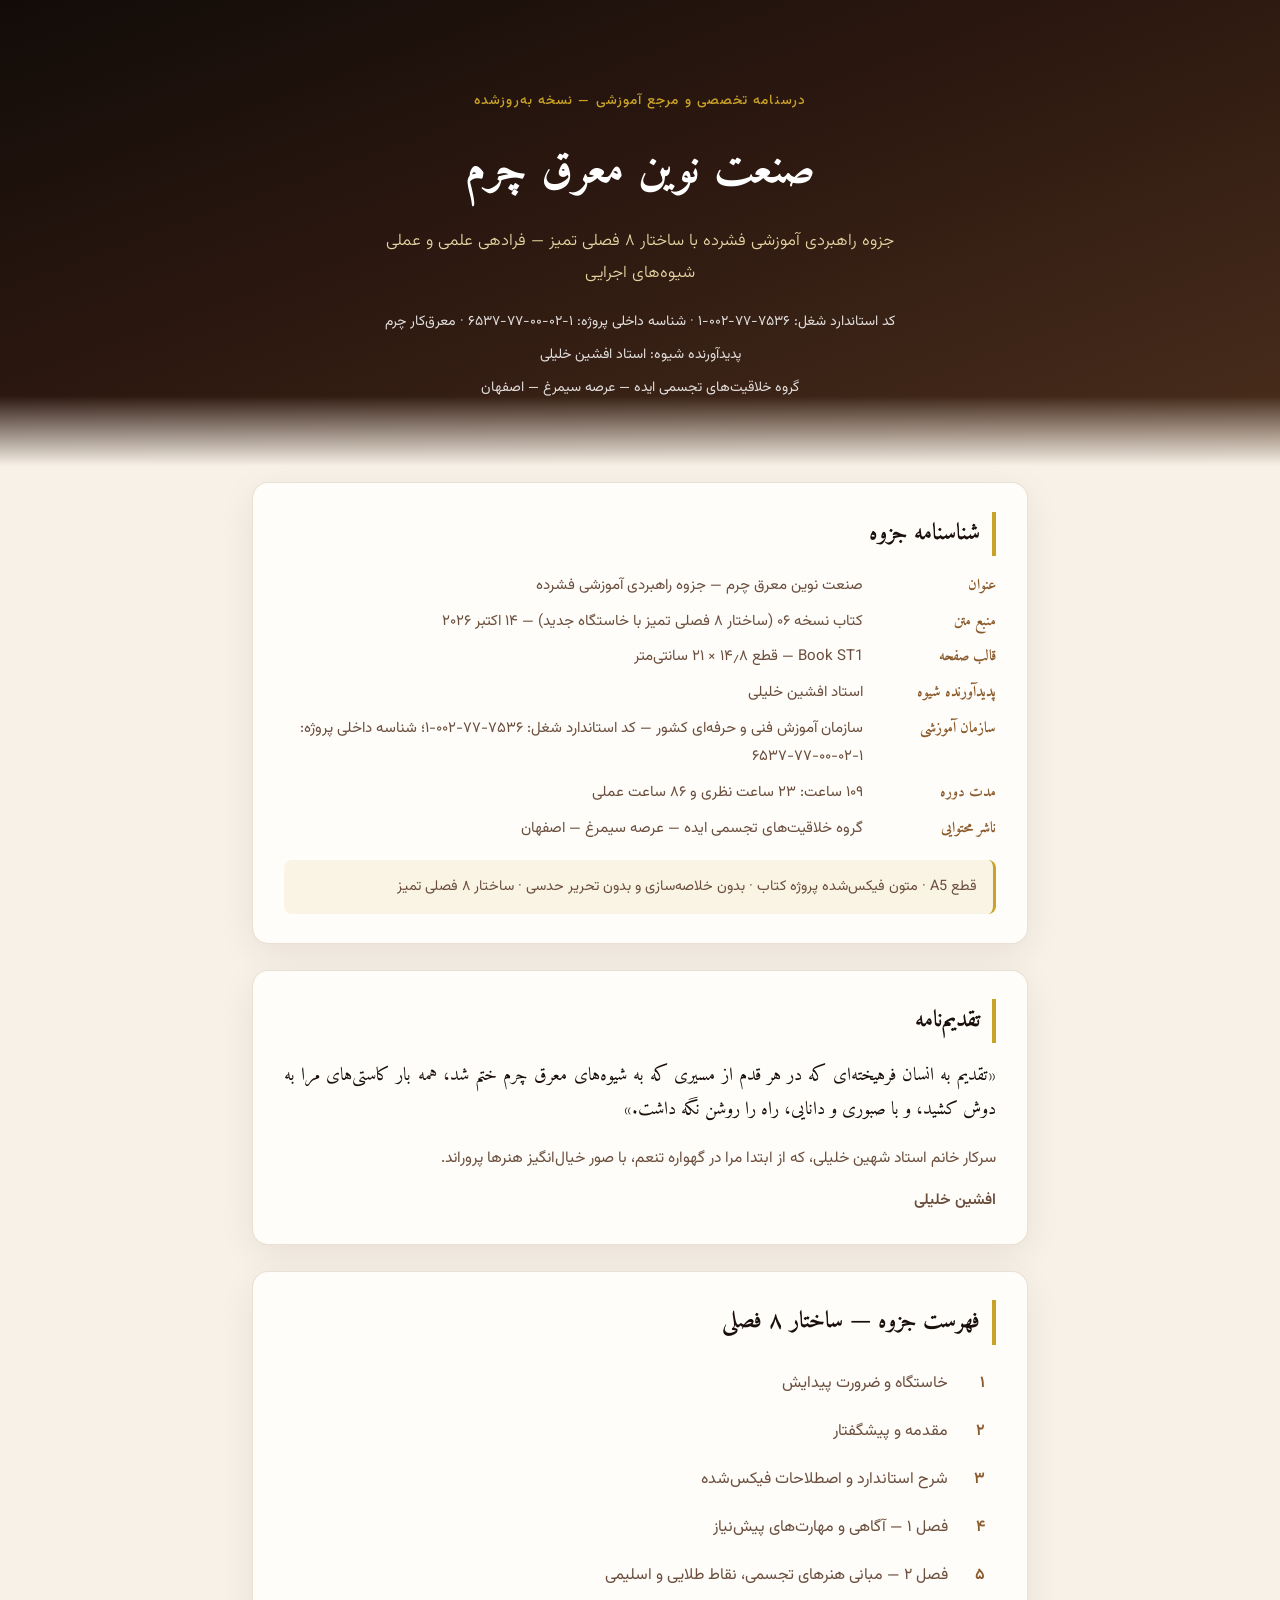
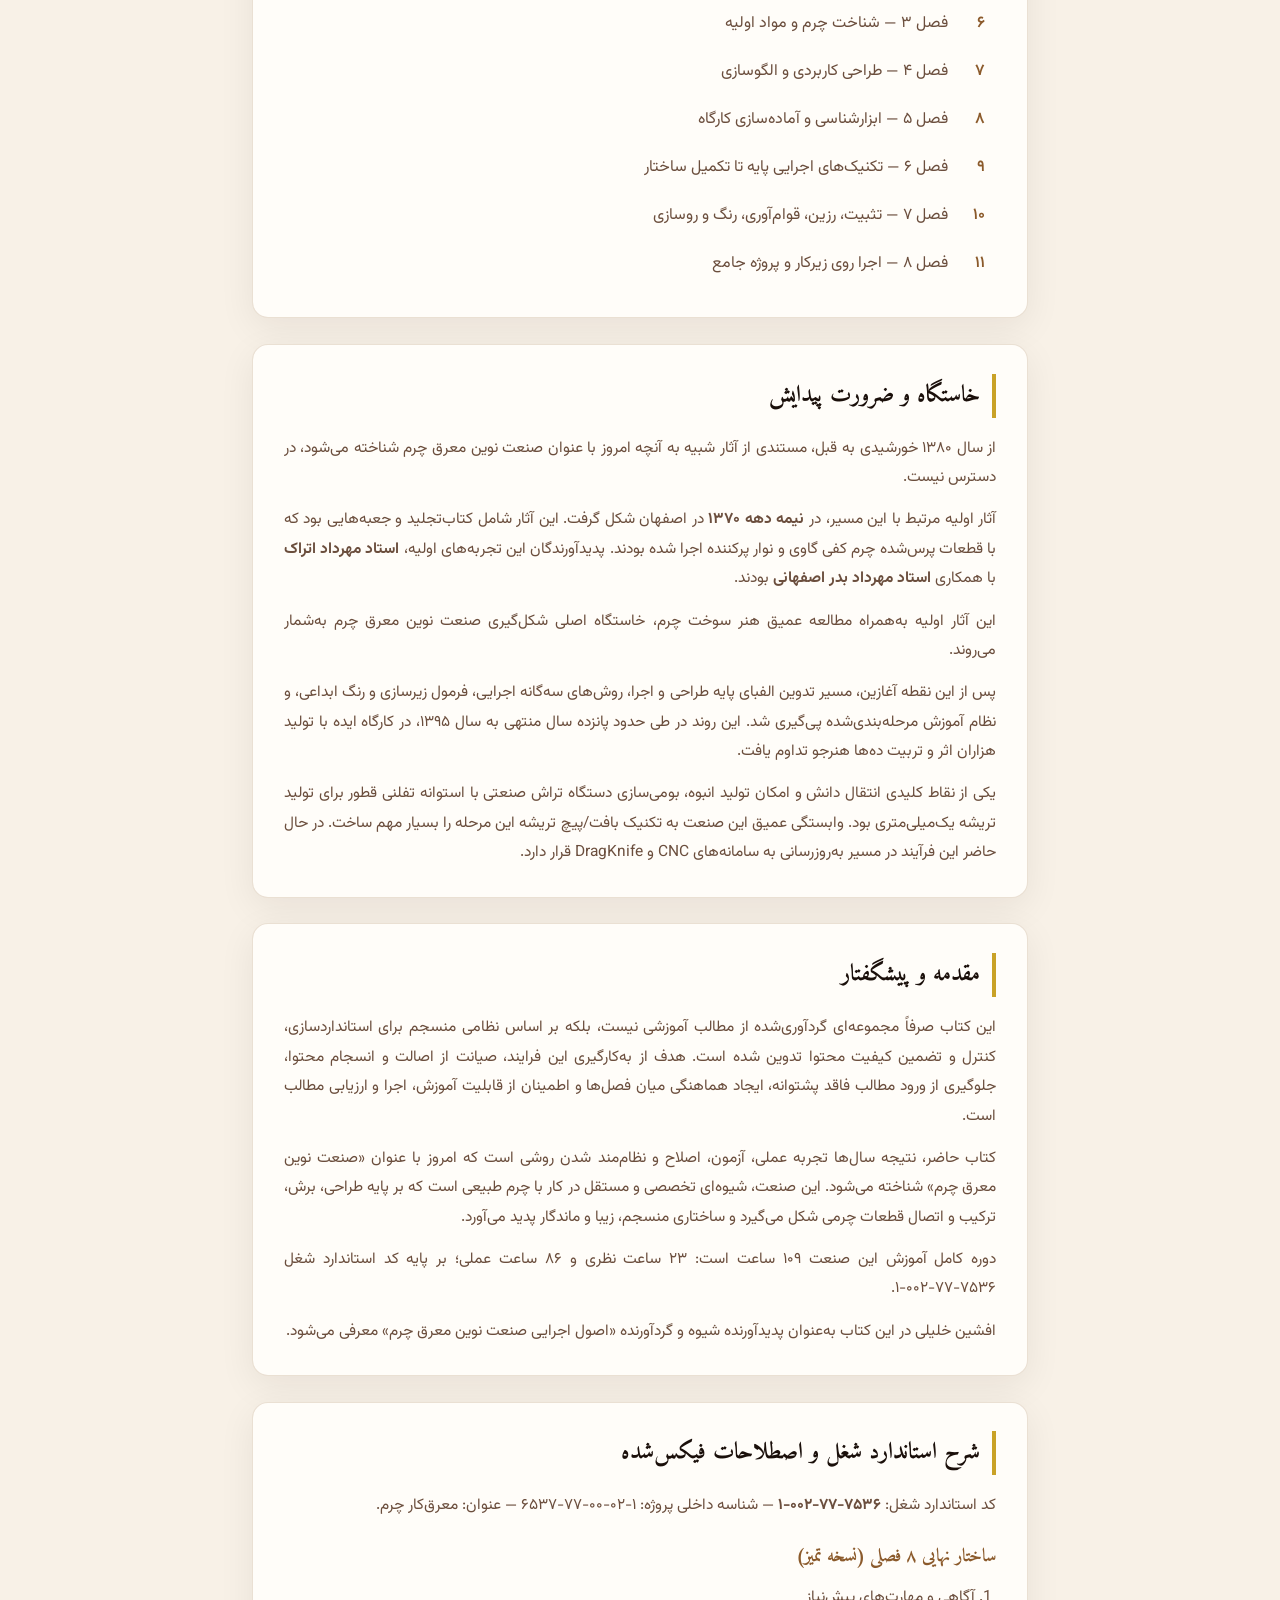
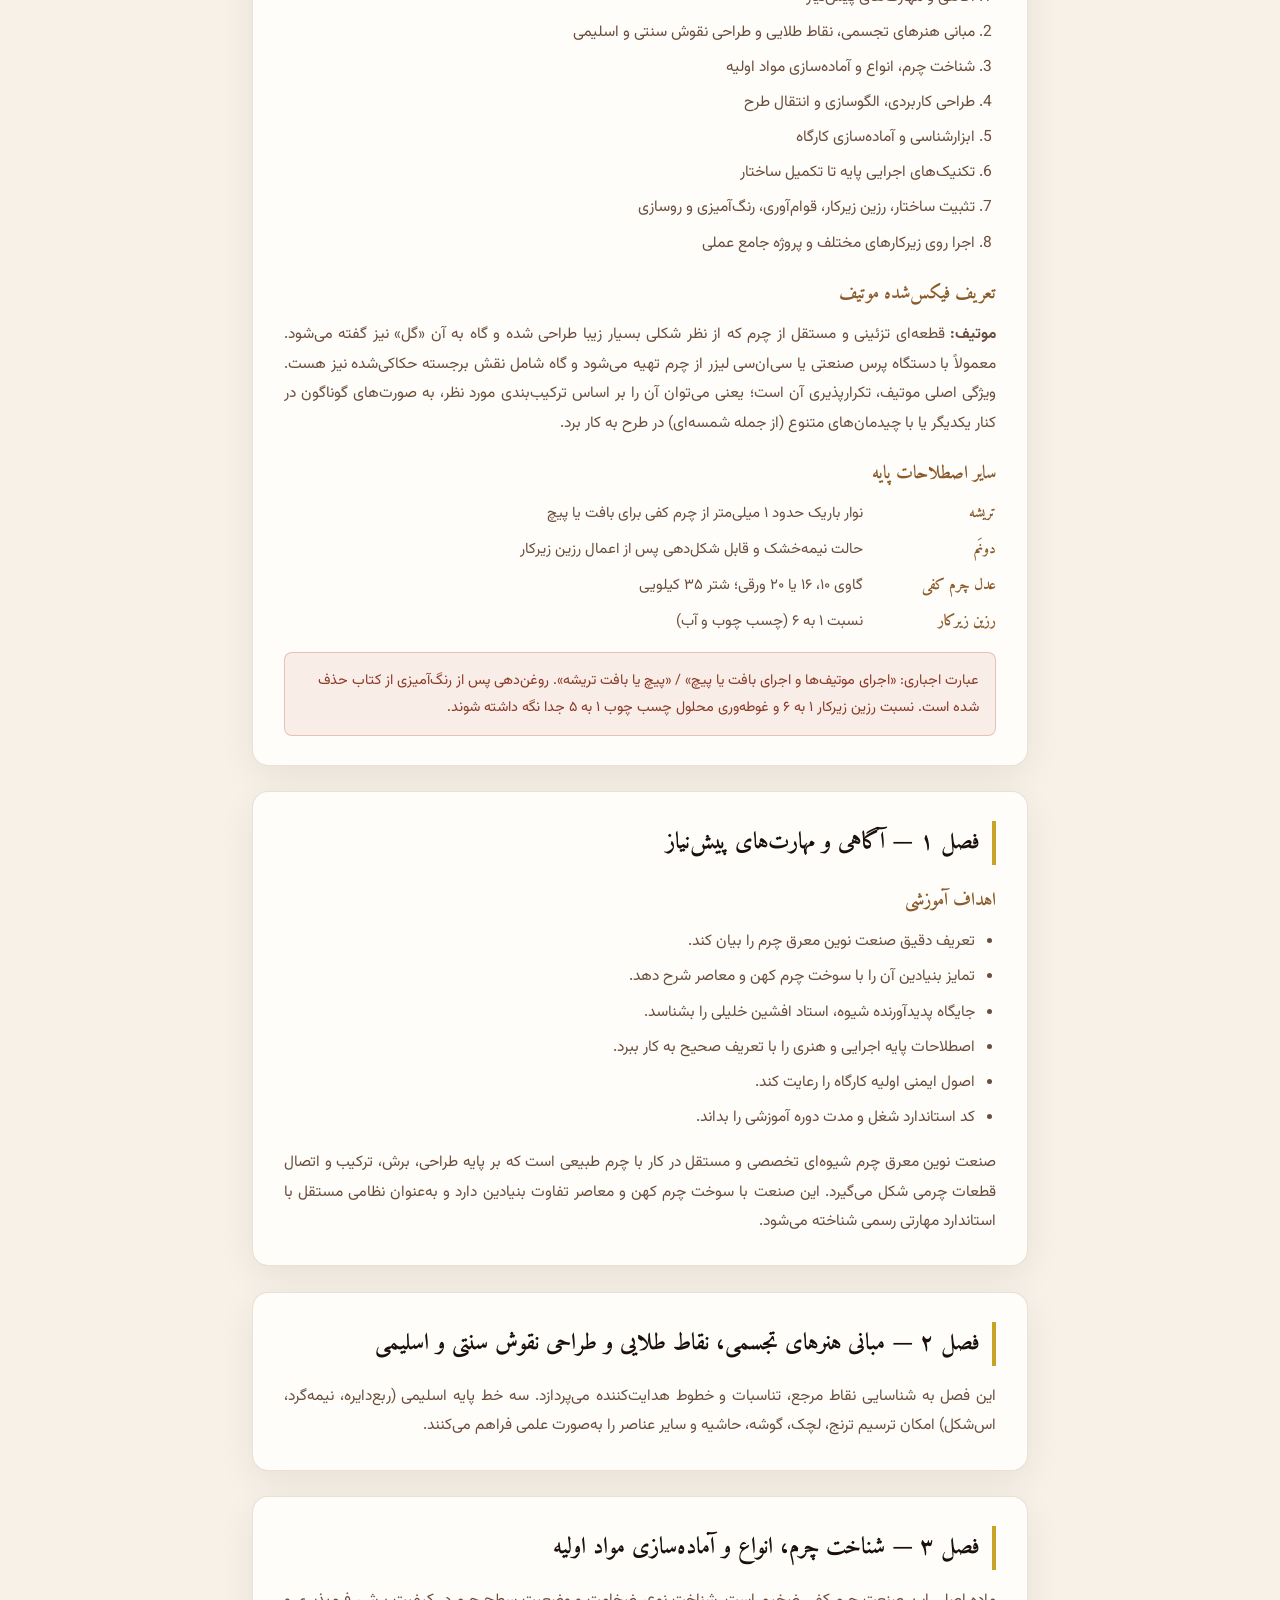
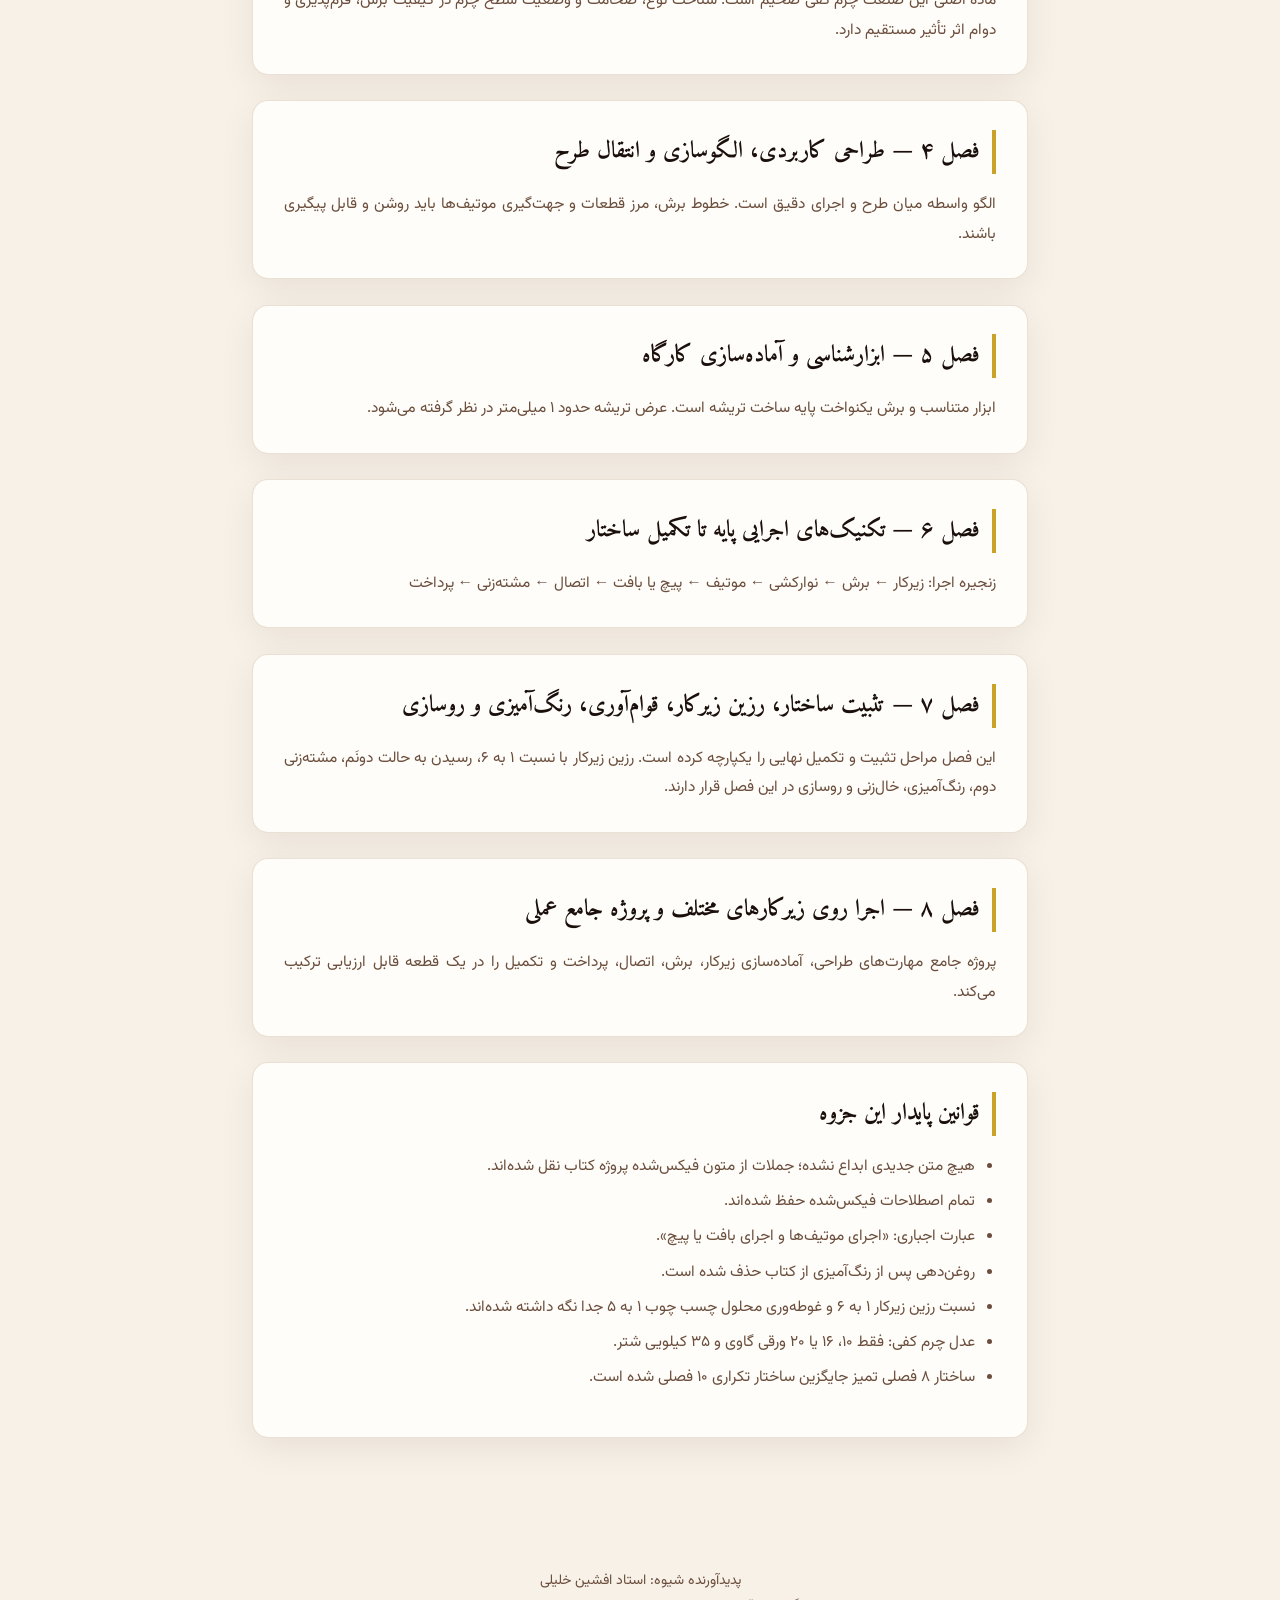
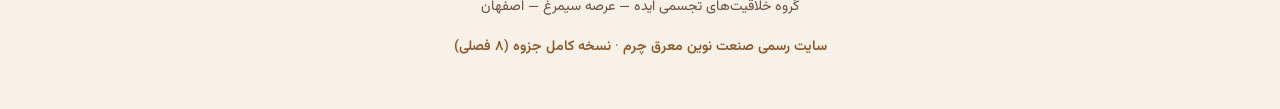
==== commit c9209e63: "Sync site wording with eight-chapter book and distinguish standard code" ====
--- a/index.html
+++ b/index.html
@@ -165,7 +165,7 @@
   <p class="kicker">درسنامه تخصصی و مرجع آموزشی — نسخه به‌روزشده</p>
   <h1>صنعت نوین معرق چرم</h1>
   <p class="lead">جزوه راهبردی آموزشی فشرده با ساختار ۸ فصلی تمیز — فرادهی علمی و عملی شیوه‌های اجرایی</p>
-  <p class="meta">کد استاندارد شغل: ۱-۰۲-۰۰-۷۷-۶۵۳۷ · معرق‌کار چرم</p>
+  <p class="meta">کد استاندارد شغل: ۷۵۳۶-۷۷-۰۰۲-۱ · شناسه داخلی پروژه: ۱-۰۲-۰۰-۷۷-۶۵۳۷ · معرق‌کار چرم</p>
   <p class="meta">پدیدآورنده شیوه: استاد افشین خلیلی</p>
   <p class="meta">گروه خلاقیت‌های تجسمی ایده — عرصه سیمرغ — اصفهان</p>
 </section>
@@ -179,7 +179,7 @@
       <dt>منبع متن</dt><dd>کتاب نسخه ۰۶ (ساختار ۸ فصلی تمیز با خاستگاه جدید) — ۱۴ اکتبر ۲۰۲۶</dd>
       <dt>قالب صفحه</dt><dd>Book ST1 — قطع ۱۴٫۸ × ۲۱ سانتی‌متر</dd>
       <dt>پدیدآورنده شیوه</dt><dd>استاد افشین خلیلی</dd>
-      <dt>سازمان آموزشی</dt><dd>سازمان آموزش فنی و حرفه‌ای کشور — کد ۱-۰۲-۰۰-۷۷-۶۵۳۷</dd>
+      <dt>سازمان آموزشی</dt><dd>سازمان آموزش فنی و حرفه‌ای کشور — کد استاندارد شغل: ۷۵۳۶-۷۷-۰۰۲-۱؛ شناسه داخلی پروژه: ۱-۰۲-۰۰-۷۷-۶۵۳۷</dd>
       <dt>مدت دوره</dt><dd>۱۰۹ ساعت: ۲۳ ساعت نظری و ۸۶ ساعت عملی</dd>
       <dt>ناشر محتوایی</dt><dd>گروه خلاقیت‌های تجسمی ایده — عرصه سیمرغ — اصفهان</dd>
     </div>
@@ -227,13 +227,13 @@
     <h2>مقدمه و پیشگفتار</h2>
     <p>این کتاب صرفاً مجموعه‌ای گردآوری‌شده از مطالب آموزشی نیست، بلکه بر اساس نظامی منسجم برای استانداردسازی، کنترل و تضمین کیفیت محتوا تدوین شده است. هدف از به‌کارگیری این فرایند، صیانت از اصالت و انسجام محتوا، جلوگیری از ورود مطالب فاقد پشتوانه، ایجاد هماهنگی میان فصل‌ها و اطمینان از قابلیت آموزش، اجرا و ارزیابی مطالب است.</p>
     <p style="margin-top:.8rem;">کتاب حاضر، نتیجه سال‌ها تجربه عملی، آزمون، اصلاح و نظام‌مند شدن روشی است که امروز با عنوان «صنعت نوین معرق چرم» شناخته می‌شود. این صنعت، شیوه‌ای تخصصی و مستقل در کار با چرم طبیعی است که بر پایه طراحی، برش، ترکیب و اتصال قطعات چرمی شکل می‌گیرد و ساختاری منسجم، زیبا و ماندگار پدید می‌آورد.</p>
-    <p style="margin-top:.8rem;">دوره کامل آموزش این صنعت ۱۰۹ ساعت است: ۲۳ ساعت نظری و ۸۶ ساعت عملی؛ بر پایه کد استاندارد مهارتی ۱-۰۲-۰۰-۷۷-۶۵۳۷.</p>
+    <p style="margin-top:.8rem;">دوره کامل آموزش این صنعت ۱۰۹ ساعت است: ۲۳ ساعت نظری و ۸۶ ساعت عملی؛ بر پایه کد استاندارد شغل ۷۵۳۶-۷۷-۰۰۲-۱.</p>
     <p style="margin-top:.8rem;">افشین خلیلی در این کتاب به‌عنوان پدیدآورنده شیوه و گردآورنده «اصول اجرایی صنعت نوین معرق چرم» معرفی می‌شود.</p>
   </div>
 
   <div class="card" id="std">
     <h2>شرح استاندارد شغل و اصطلاحات فیکس‌شده</h2>
-    <p>کد استاندارد شغل: <strong>۱-۰۲-۰۰-۷۷-۶۵۳۷</strong> — عنوان: معرق‌کار چرم.</p>
+    <p>کد استاندارد شغل: <strong>۷۵۳۶-۷۷-۰۰۲-۱</strong> — شناسه داخلی پروژه: ۱-۰۲-۰۰-۷۷-۶۵۳۷ — عنوان: معرق‌کار چرم.</p>
     <h3>ساختار نهایی ۸ فصلی (نسخه تمیز)</h3>
     <ol>
       <li>آگاهی و مهارت‌های پیش‌نیاز</li>
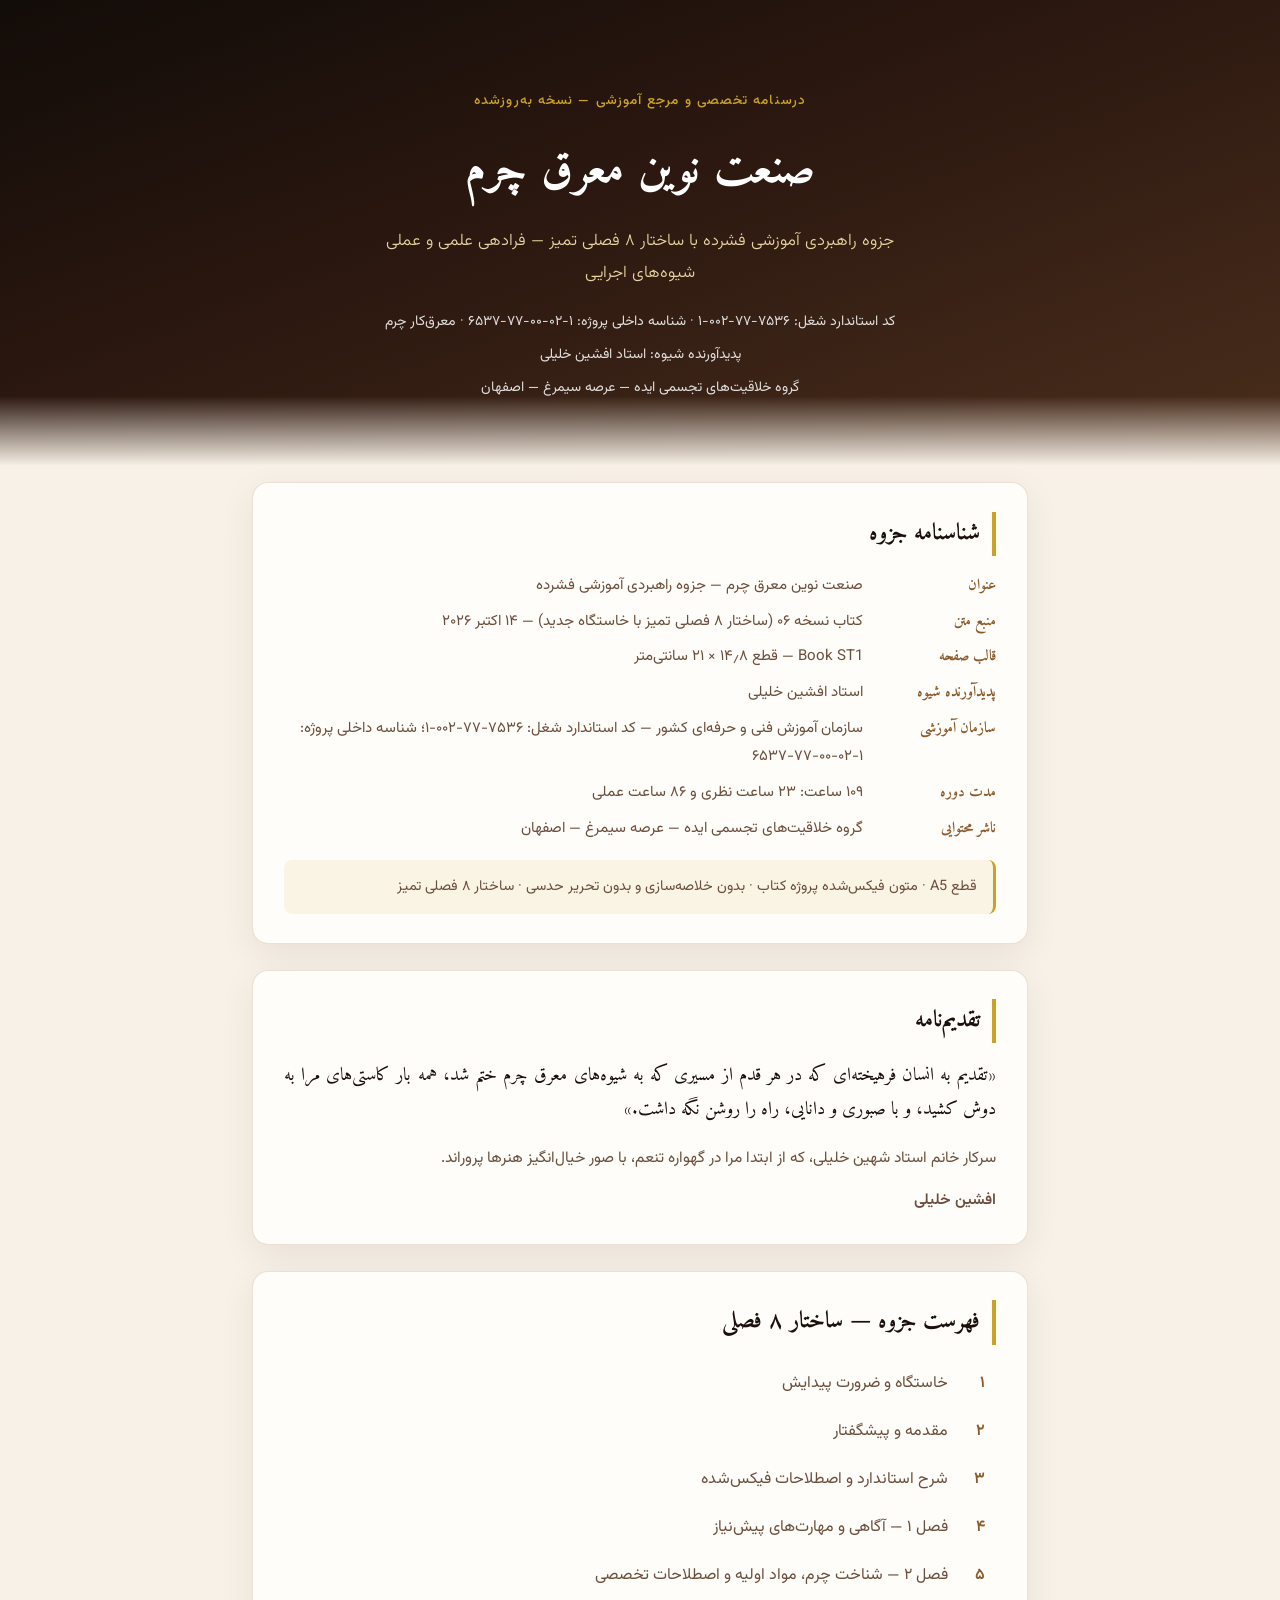
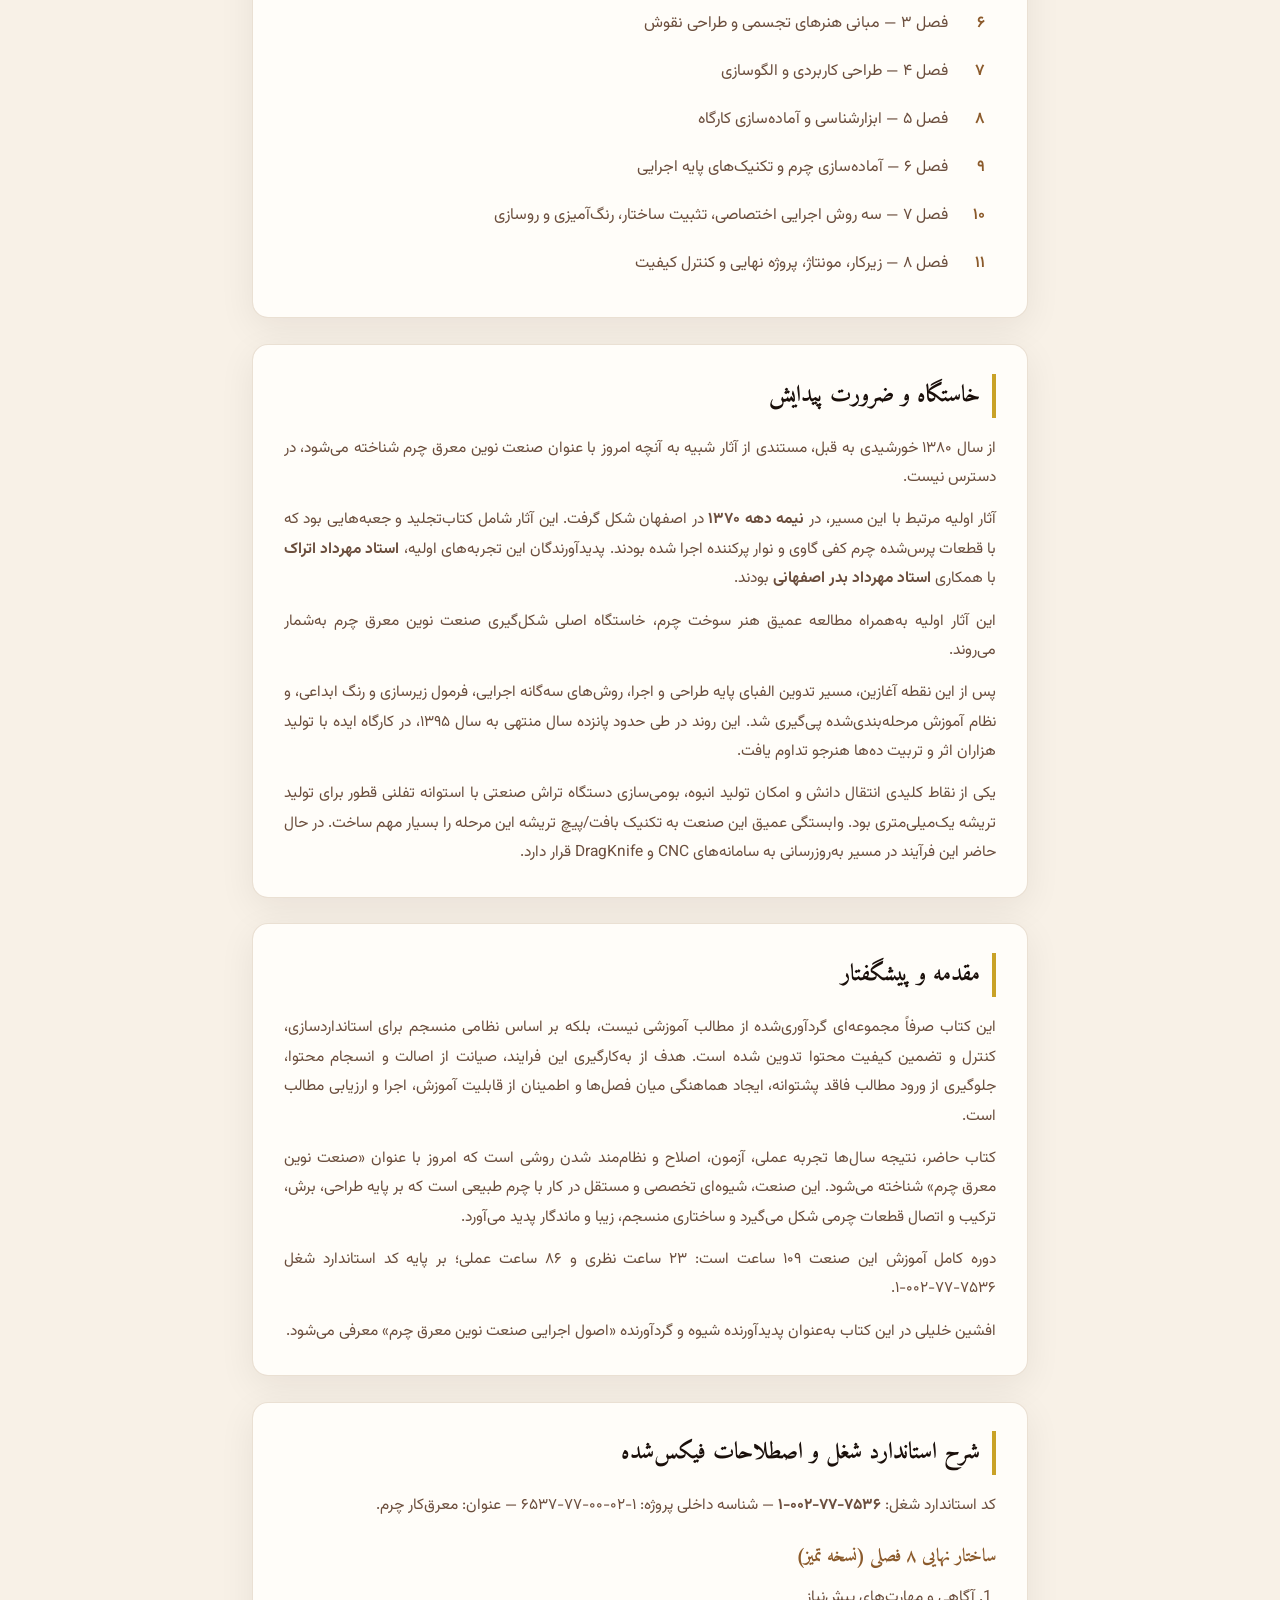
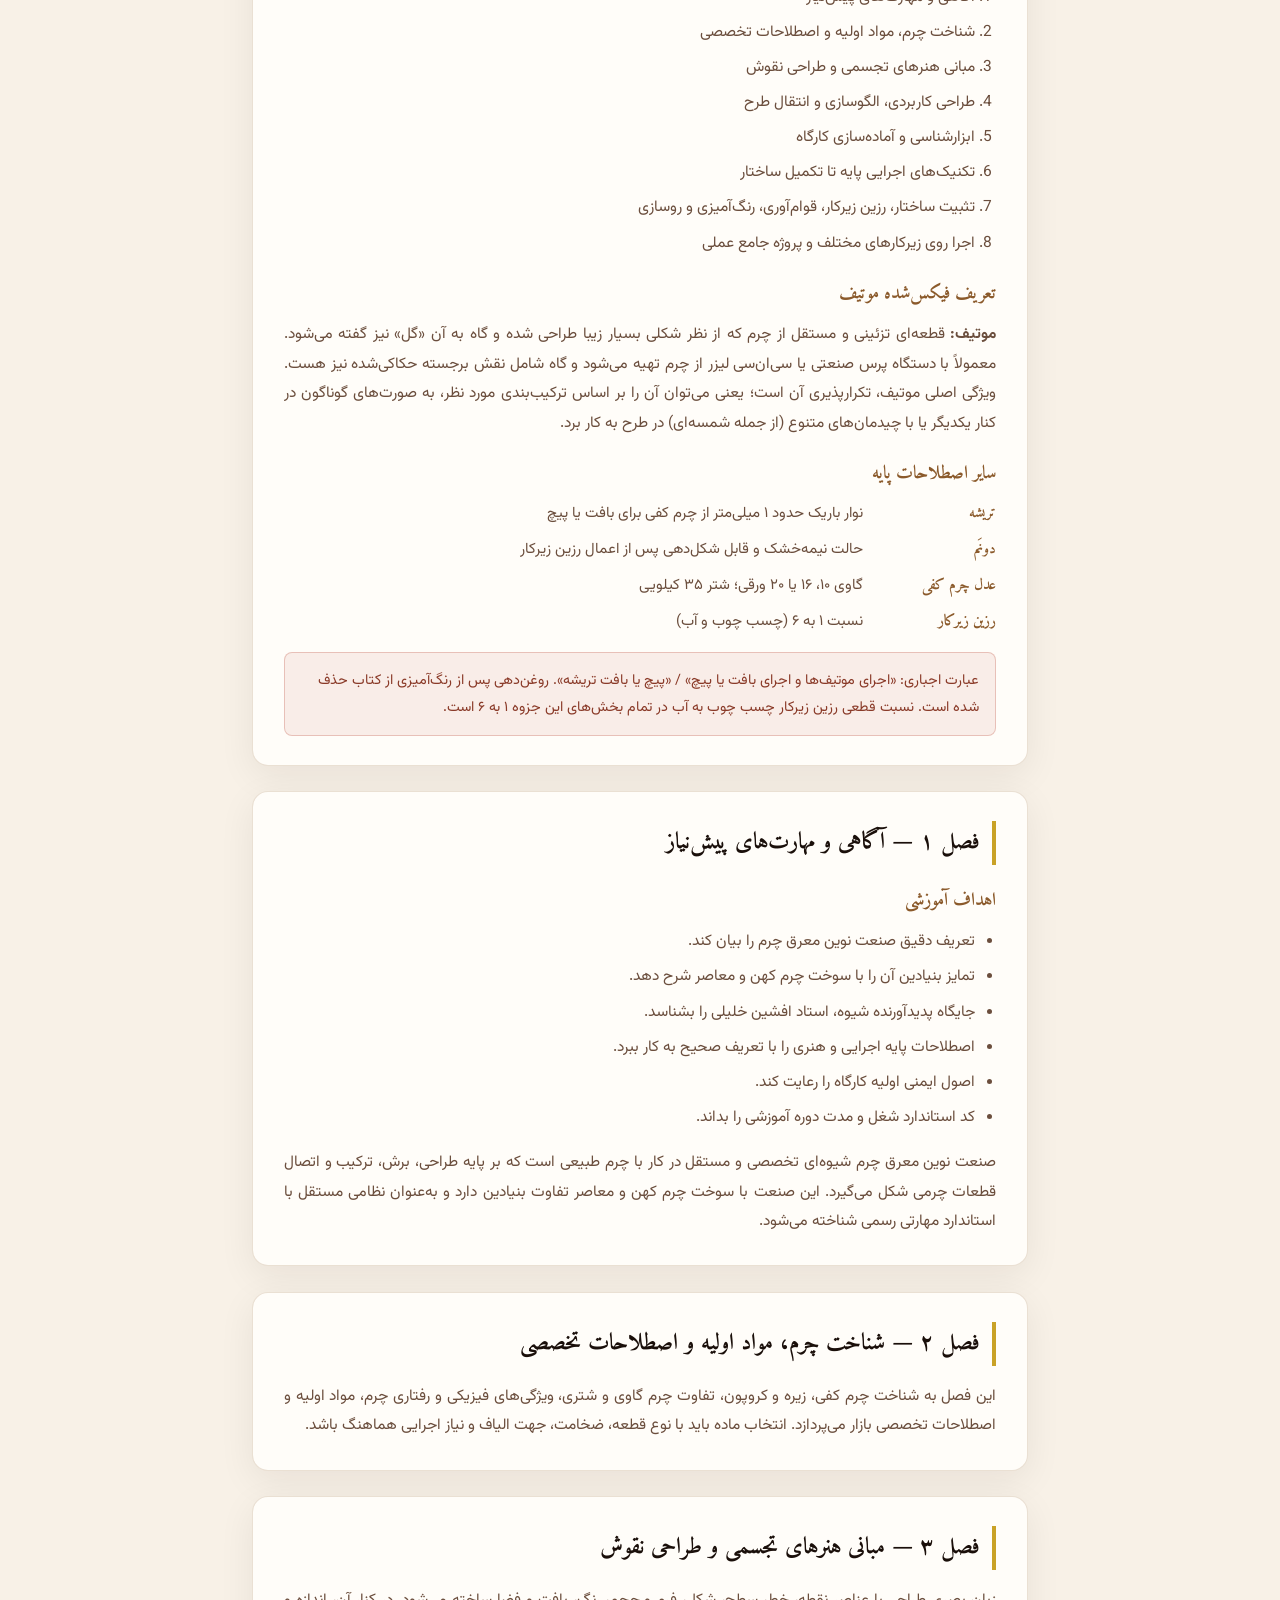
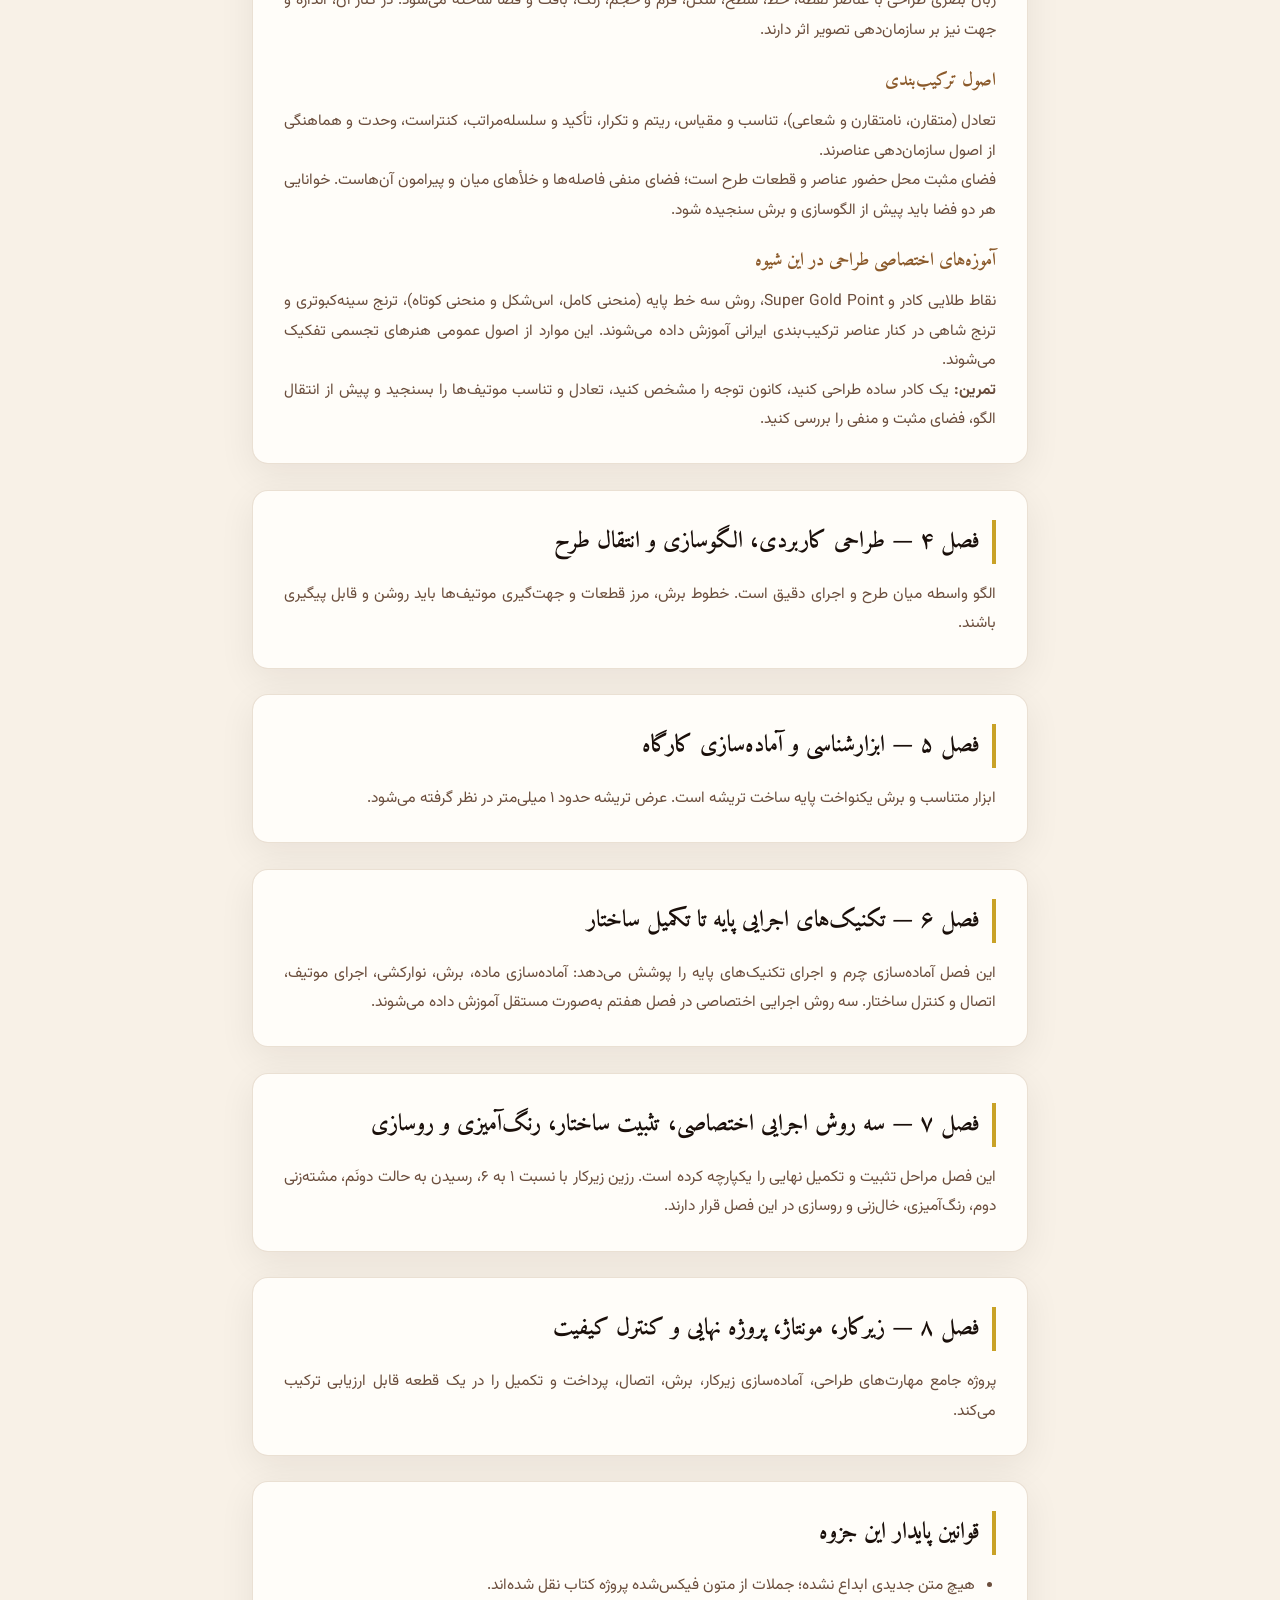
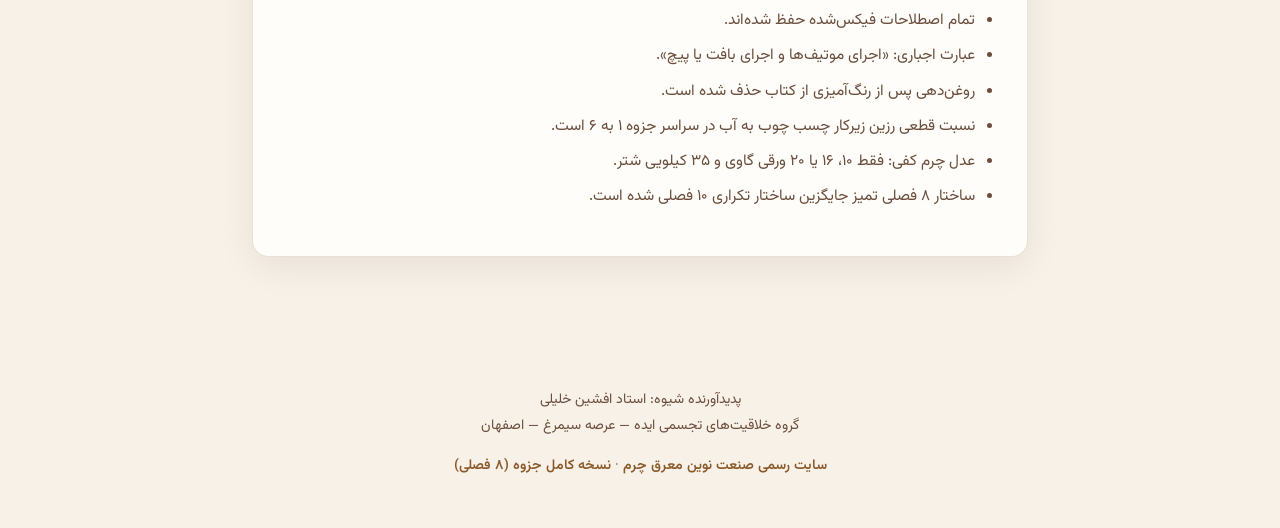
==== commit 24ea7bd6: "همسان‌سازی جزوه راهبردی با ساختار هشت‌فصلی، مبانی تجسمی و نسبت ۱:۶" ====
--- a/index.html
+++ b/index.html
@@ -204,13 +204,13 @@
       <a href="#preface"><span class="folio">۲</span> مقدمه و پیشگفتار</a>
       <a href="#std"><span class="folio">۳</span> شرح استاندارد و اصطلاحات فیکس‌شده</a>
       <a href="#ch1"><span class="folio">۴</span> فصل ۱ — آگاهی و مهارت‌های پیش‌نیاز</a>
-      <a href="#ch2"><span class="folio">۵</span> فصل ۲ — مبانی هنرهای تجسمی، نقاط طلایی و اسلیمی</a>
-      <a href="#ch3"><span class="folio">۶</span> فصل ۳ — شناخت چرم و مواد اولیه</a>
+      <a href="#ch2"><span class="folio">۵</span> فصل ۲ — شناخت چرم، مواد اولیه و اصطلاحات تخصصی</a>
+      <a href="#ch3"><span class="folio">۶</span> فصل ۳ — مبانی هنرهای تجسمی و طراحی نقوش</a>
       <a href="#ch4"><span class="folio">۷</span> فصل ۴ — طراحی کاربردی و الگوسازی</a>
       <a href="#ch5"><span class="folio">۸</span> فصل ۵ — ابزارشناسی و آماده‌سازی کارگاه</a>
-      <a href="#ch6"><span class="folio">۹</span> فصل ۶ — تکنیک‌های اجرایی پایه تا تکمیل ساختار</a>
-      <a href="#ch7"><span class="folio">۱۰</span> فصل ۷ — تثبیت، رزین، قوام‌آوری، رنگ و روسازی</a>
-      <a href="#ch8"><span class="folio">۱۱</span> فصل ۸ — اجرا روی زیرکار و پروژه جامع</a>
+      <a href="#ch6"><span class="folio">۹</span> فصل ۶ — آماده‌سازی چرم و تکنیک‌های پایه اجرایی</a>
+      <a href="#ch7"><span class="folio">۱۰</span> فصل ۷ — سه روش اجرایی اختصاصی، تثبیت ساختار، رنگ‌آمیزی و روسازی</a>
+      <a href="#ch8"><span class="folio">۱۱</span> فصل ۸ — زیرکار، مونتاژ، پروژه نهایی و کنترل کیفیت</a>
     </nav>
   </div>
 
@@ -237,8 +237,8 @@
     <h3>ساختار نهایی ۸ فصلی (نسخه تمیز)</h3>
     <ol>
       <li>آگاهی و مهارت‌های پیش‌نیاز</li>
-      <li>مبانی هنرهای تجسمی، نقاط طلایی و طراحی نقوش سنتی و اسلیمی</li>
-      <li>شناخت چرم، انواع و آماده‌سازی مواد اولیه</li>
+      <li>شناخت چرم، مواد اولیه و اصطلاحات تخصصی</li>
+      <li>مبانی هنرهای تجسمی و طراحی نقوش</li>
       <li>طراحی کاربردی، الگوسازی و انتقال طرح</li>
       <li>ابزارشناسی و آماده‌سازی کارگاه</li>
       <li>تکنیک‌های اجرایی پایه تا تکمیل ساختار</li>
@@ -255,7 +255,7 @@
       <dt>رزین زیرکار</dt><dd>نسبت ۱ به ۶ (چسب چوب و آب)</dd>
     </div>
     <div class="warn">
-      عبارت اجباری: «اجرای موتیف‌ها و اجرای بافت یا پیچ» / «پیچ یا بافت تریشه». روغن‌دهی پس از رنگ‌آمیزی از کتاب حذف شده است. نسبت رزین زیرکار ۱ به ۶ و غوطه‌وری محلول چسب چوب ۱ به ۵ جدا نگه داشته شوند.
+      عبارت اجباری: «اجرای موتیف‌ها و اجرای بافت یا پیچ» / «پیچ یا بافت تریشه». روغن‌دهی پس از رنگ‌آمیزی از کتاب حذف شده است. نسبت قطعی رزین زیرکار چسب چوب به آب در تمام بخش‌های این جزوه ۱ به ۶ است.
     </div>
   </div>
 
@@ -274,13 +274,19 @@
   </div>
 
   <div class="card" id="ch2">
-    <h2>فصل ۲ — مبانی هنرهای تجسمی، نقاط طلایی و طراحی نقوش سنتی و اسلیمی</h2>
-    <p>این فصل به شناسایی نقاط مرجع، تناسبات و خطوط هدایت‌کننده می‌پردازد. سه خط پایه اسلیمی (ربع‌دایره، نیمه‌گرد، اس‌شکل) امکان ترسیم ترنج، لچک، گوشه، حاشیه و سایر عناصر را به‌صورت علمی فراهم می‌کنند.</p>
+    <h2>فصل ۲ — شناخت چرم، مواد اولیه و اصطلاحات تخصصی</h2>
+    <p>این فصل به شناخت چرم کفی، زیره و کروپون، تفاوت چرم گاوی و شتری، ویژگی‌های فیزیکی و رفتاری چرم، مواد اولیه و اصطلاحات تخصصی بازار می‌پردازد. انتخاب ماده باید با نوع قطعه، ضخامت، جهت الیاف و نیاز اجرایی هماهنگ باشد.</p>
   </div>
 
   <div class="card" id="ch3">
-    <h2>فصل ۳ — شناخت چرم، انواع و آماده‌سازی مواد اولیه</h2>
-    <p>ماده اصلی این صنعت چرم کفی ضخیم است. شناخت نوع، ضخامت و وضعیت سطح چرم در کیفیت برش، فرم‌پذیری و دوام اثر تأثیر مستقیم دارد.</p>
+    <h2>فصل ۳ — مبانی هنرهای تجسمی و طراحی نقوش</h2>
+    <p>زبان بصری طراحی با عناصر نقطه، خط، سطح، شکل، فرم و حجم، رنگ، بافت و فضا ساخته می‌شود. در کنار آن، اندازه و جهت نیز بر سازمان‌دهی تصویر اثر دارند.</p>
+    <h3>اصول ترکیب‌بندی</h3>
+    <p>تعادل (متقارن، نامتقارن و شعاعی)، تناسب و مقیاس، ریتم و تکرار، تأکید و سلسله‌مراتب، کنتراست، وحدت و هماهنگی از اصول سازمان‌دهی عناصرند.</p>
+    <p>فضای مثبت محل حضور عناصر و قطعات طرح است؛ فضای منفی فاصله‌ها و خلأهای میان و پیرامون آن‌هاست. خوانایی هر دو فضا باید پیش از الگوسازی و برش سنجیده شود.</p>
+    <h3>آموزه‌های اختصاصی طراحی در این شیوه</h3>
+    <p>نقاط طلایی کادر و Super Gold Point، روش سه خط پایه (منحنی کامل، اس‌شکل و منحنی کوتاه)، ترنج سینه‌کبوتری و ترنج شاهی در کنار عناصر ترکیب‌بندی ایرانی آموزش داده می‌شوند. این موارد از اصول عمومی هنرهای تجسمی تفکیک می‌شوند.</p>
+    <p><strong>تمرین:</strong> یک کادر ساده طراحی کنید، کانون توجه را مشخص کنید، تعادل و تناسب موتیف‌ها را بسنجید و پیش از انتقال الگو، فضای مثبت و منفی را بررسی کنید.</p>
   </div>
 
   <div class="card" id="ch4">
@@ -295,16 +301,16 @@
 
   <div class="card" id="ch6">
     <h2>فصل ۶ — تکنیک‌های اجرایی پایه تا تکمیل ساختار</h2>
-    <p>زنجیره اجرا: زیرکار ← برش ← نوارکشی ← موتیف ← پیچ یا بافت ← اتصال ← مشته‌زنی ← پرداخت</p>
+    <p>این فصل آماده‌سازی چرم و اجرای تکنیک‌های پایه را پوشش می‌دهد: آماده‌سازی ماده، برش، نوارکشی، اجرای موتیف، اتصال و کنترل ساختار. سه روش اجرایی اختصاصی در فصل هفتم به‌صورت مستقل آموزش داده می‌شوند.</p>
   </div>
 
   <div class="card" id="ch7">
-    <h2>فصل ۷ — تثبیت ساختار، رزین زیرکار، قوام‌آوری، رنگ‌آمیزی و روسازی</h2>
+    <h2>فصل ۷ — سه روش اجرایی اختصاصی، تثبیت ساختار، رنگ‌آمیزی و روسازی</h2>
     <p>این فصل مراحل تثبیت و تکمیل نهایی را یکپارچه کرده است. رزین زیرکار با نسبت ۱ به ۶، رسیدن به حالت دونَم، مشته‌زنی دوم، رنگ‌آمیزی، خال‌زنی و روسازی در این فصل قرار دارند.</p>
   </div>
 
   <div class="card" id="ch8">
-    <h2>فصل ۸ — اجرا روی زیرکارهای مختلف و پروژه جامع عملی</h2>
+    <h2>فصل ۸ — زیرکار، مونتاژ، پروژه نهایی و کنترل کیفیت</h2>
     <p>پروژه جامع مهارت‌های طراحی، آماده‌سازی زیرکار، برش، اتصال، پرداخت و تکمیل را در یک قطعه قابل ارزیابی ترکیب می‌کند.</p>
   </div>
 
@@ -315,7 +321,7 @@
       <li>تمام اصطلاحات فیکس‌شده حفظ شده‌اند.</li>
       <li>عبارت اجباری: «اجرای موتیف‌ها و اجرای بافت یا پیچ».</li>
       <li>روغن‌دهی پس از رنگ‌آمیزی از کتاب حذف شده است.</li>
-      <li>نسبت رزین زیرکار ۱ به ۶ و غوطه‌وری محلول چسب چوب ۱ به ۵ جدا نگه داشته شده‌اند.</li>
+      <li>نسبت قطعی رزین زیرکار چسب چوب به آب در سراسر جزوه ۱ به ۶ است.</li>
       <li>عدل چرم کفی: فقط ۱۰، ۱۶ یا ۲۰ ورقی گاوی و ۳۵ کیلویی شتر.</li>
       <li>ساختار ۸ فصلی تمیز جایگزین ساختار تکراری ۱۰ فصلی شده است.</li>
     </ul>
